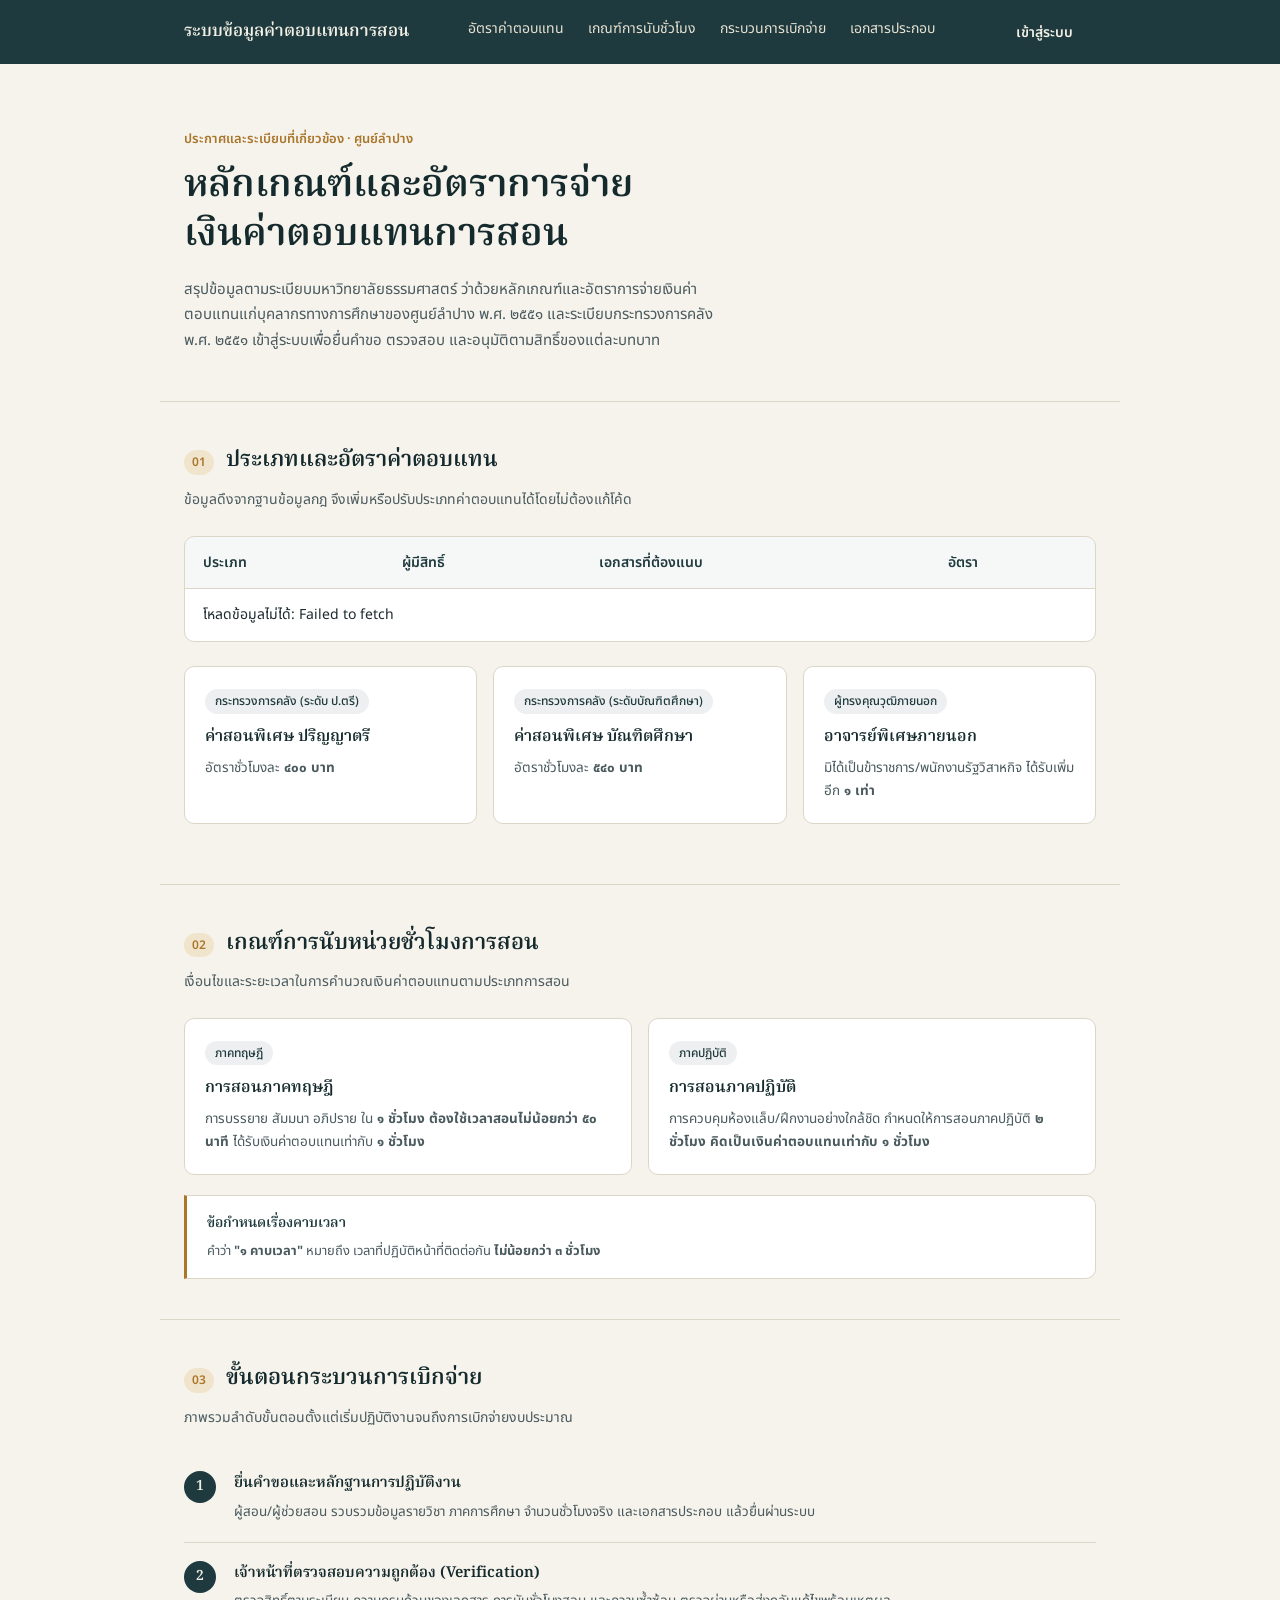
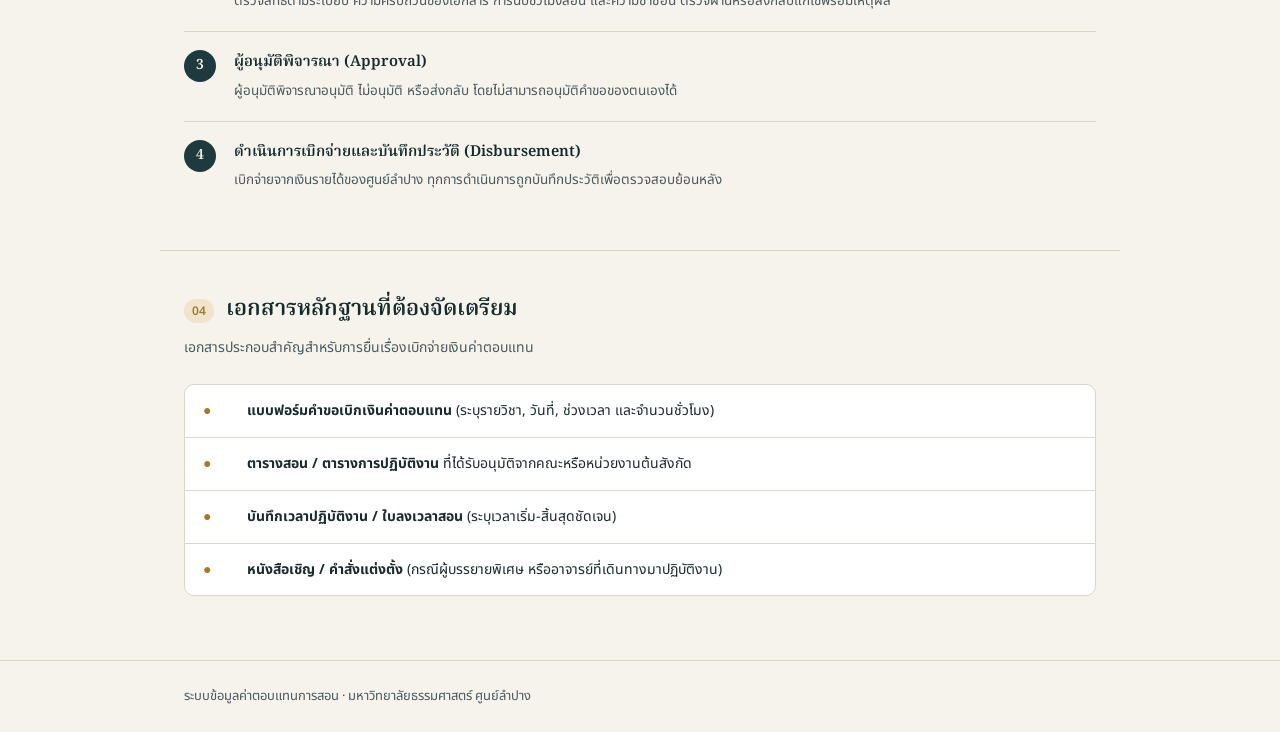
==== Frontend/index.html @ e386d07f "เพิ้่มระบบล็กอินสร้างกลุ่มเเต่ละประเภทในการล็อกอิน" ====
<!DOCTYPE html>
<html lang="th">
<head>
  <meta charset="UTF-8">
  <meta name="viewport" content="width=device-width, initial-scale=1.0">
  <title>ระบบเบิกค่าตอบแทนการสอน</title>
  <link rel="preconnect" href="https://fonts.googleapis.com">
  <link rel="preconnect" href="https://fonts.gstatic.com" crossorigin>
  <link href="https://fonts.googleapis.com/css2?family=Noto+Serif+Thai:wght@500;600&family=Noto+Sans+Thai:wght@400;500;600&display=swap" rel="stylesheet">
  <link rel="stylesheet" href="css/index.css">
  <link rel="icon" href="data:,">
</head>
<body>

<header class="site-header">
  <div class="wrap header-inner">
    <span class="mark">ระบบข้อมูลค่าตอบแทนการสอน</span>
    <nav class="nav">
      <a href="#rates">อัตราค่าตอบแทน</a>
      <a href="#rules">เกณฑ์การนับชั่วโมง</a>
      <a href="#process">กระบวนการเบิกจ่าย</a>
      <a href="#documents">เอกสารประกอบ</a>
      <a href="#claim" data-roles="Teacher TA" hidden>ยื่นคำขอ</a>
      <a href="#claims" data-roles="Teacher TA Officer Approver Admin Administrators" hidden>รายการคำขอ</a>
      <a href="#review" data-roles="Officer Approver" hidden>ตรวจสอบ/อนุมัติ</a>
    </nav>
    <span id="userBox"></span>
  </div>
</header>

<main>

  <section class="hero wrap">
    <p class="eyebrow">ประกาศและระเบียบที่เกี่ยวข้อง &middot; ศูนย์ลำปาง</p>
    <h1>หลักเกณฑ์และอัตราการจ่ายเงินค่าตอบแทนการสอน</h1>
    <p class="hero-lede">
      สรุปข้อมูลตามระเบียบมหาวิทยาลัยธรรมศาสตร์ ว่าด้วยหลักเกณฑ์และอัตราการจ่ายเงินค่าตอบแทนแก่บุคลากรทางการศึกษาของศูนย์ลำปาง พ.ศ. ๒๕๕๑ และระเบียบกระทรวงการคลัง พ.ศ. ๒๕๕๑ เข้าสู่ระบบเพื่อยื่นคำขอ ตรวจสอบ และอนุมัติตามสิทธิ์ของแต่ละบทบาท
    </p>
  </section>

  <section id="rates" class="section wrap">
    <h2><span class="num">01</span>ประเภทและอัตราค่าตอบแทน</h2>
    <p class="section-lede">ข้อมูลดึงจากฐานข้อมูลกฎ จึงเพิ่มหรือปรับประเภทค่าตอบแทนได้โดยไม่ต้องแก้โค้ด</p>
    <div class="table-card">
      <table>
        <thead><tr><th>ประเภท</th><th>ผู้มีสิทธิ์</th><th>เอกสารที่ต้องแนบ</th><th>อัตรา</th></tr></thead>
        <tbody id="typeRows"><tr><td colspan="4">กำลังโหลดข้อมูล...</td></tr></tbody>
      </table>
    </div>
    <div class="type-grid">
      <article class="type-card">
        <span class="type-tag">กระทรวงการคลัง (ระดับ ป.ตรี)</span>
        <h3>ค่าสอนพิเศษ ปริญญาตรี</h3>
        <p>อัตราชั่วโมงละ <strong>๔๐๐ บาท</strong></p>
      </article>
      <article class="type-card">
        <span class="type-tag">กระทรวงการคลัง (ระดับบัณฑิตศึกษา)</span>
        <h3>ค่าสอนพิเศษ บัณฑิตศึกษา</h3>
        <p>อัตราชั่วโมงละ <strong>๕๔๐ บาท</strong></p>
      </article>
      <article class="type-card">
        <span class="type-tag">ผู้ทรงคุณวุฒิภายนอก</span>
        <h3>อาจารย์พิเศษภายนอก</h3>
        <p>มิได้เป็นข้าราชการ/พนักงานรัฐวิสาหกิจ ได้รับเพิ่มอีก <strong>๑ เท่า</strong></p>
      </article>
    </div>
  </section>

  <section id="rules" class="section wrap">
    <h2><span class="num">02</span>เกณฑ์การนับหน่วยชั่วโมงการสอน</h2>
    <p class="section-lede">เงื่อนไขและระยะเวลาในการคำนวณเงินค่าตอบแทนตามประเภทการสอน</p>
    <div class="type-grid">
      <article class="type-card">
        <span class="type-tag">ภาคทฤษฎี</span>
        <h3>การสอนภาคทฤษฎี</h3>
        <p>การบรรยาย สัมมนา อภิปราย ใน <strong>๑ ชั่วโมง ต้องใช้เวลาสอนไม่น้อยกว่า ๕๐ นาที</strong> ได้รับเงินค่าตอบแทนเท่ากับ <strong>๑ ชั่วโมง</strong></p>
      </article>
      <article class="type-card">
        <span class="type-tag">ภาคปฏิบัติ</span>
        <h3>การสอนภาคปฏิบัติ</h3>
        <p>การควบคุมห้องแล็บ/ฝึกงานอย่างใกล้ชิด กำหนดให้การสอนภาคปฏิบัติ <strong>๒ ชั่วโมง คิดเป็นเงินค่าตอบแทนเท่ากับ ๑ ชั่วโมง</strong></p>
      </article>
    </div>
    <div class="note-box">
      <h4>ข้อกำหนดเรื่องคาบเวลา</h4>
      <p>คำว่า <strong>"๑ คาบเวลา"</strong> หมายถึง เวลาที่ปฏิบัติหน้าที่ติดต่อกัน <strong>ไม่น้อยกว่า ๓ ชั่วโมง</strong></p>
    </div>
  </section>

  <section id="process" class="section wrap">
    <h2><span class="num">03</span>ขั้นตอนกระบวนการเบิกจ่าย</h2>
    <p class="section-lede">ภาพรวมลำดับขั้นตอนตั้งแต่เริ่มปฏิบัติงานจนถึงการเบิกจ่ายงบประมาณ</p>
    <ol class="process-list">
      <li>
        <span class="step-index">1</span>
        <div>
          <h3>ยื่นคำขอและหลักฐานการปฏิบัติงาน</h3>
          <p>ผู้สอน/ผู้ช่วยสอน รวบรวมข้อมูลรายวิชา ภาคการศึกษา จำนวนชั่วโมงจริง และเอกสารประกอบ แล้วยื่นผ่านระบบ</p>
        </div>
      </li>
      <li>
        <span class="step-index">2</span>
        <div>
          <h3>เจ้าหน้าที่ตรวจสอบความถูกต้อง (Verification)</h3>
          <p>ตรวจสิทธิ์ตามระเบียบ ความครบถ้วนของเอกสาร การนับชั่วโมงสอน และความซ้ำซ้อน ตรวจผ่านหรือส่งกลับแก้ไขพร้อมเหตุผล</p>
        </div>
      </li>
      <li>
        <span class="step-index">3</span>
        <div>
          <h3>ผู้อนุมัติพิจารณา (Approval)</h3>
          <p>ผู้อนุมัติพิจารณาอนุมัติ ไม่อนุมัติ หรือส่งกลับ โดยไม่สามารถอนุมัติคำขอของตนเองได้</p>
        </div>
      </li>
      <li>
        <span class="step-index">4</span>
        <div>
          <h3>ดำเนินการเบิกจ่ายและบันทึกประวัติ (Disbursement)</h3>
          <p>เบิกจ่ายจากเงินรายได้ของศูนย์ลำปาง ทุกการดำเนินการถูกบันทึกประวัติเพื่อตรวจสอบย้อนหลัง</p>
        </div>
      </li>
    </ol>
  </section>

  <section id="documents" class="section wrap">
    <h2><span class="num">04</span>เอกสารหลักฐานที่ต้องจัดเตรียม</h2>
    <p class="section-lede">เอกสารประกอบสำคัญสำหรับการยื่นเรื่องเบิกจ่ายเงินค่าตอบแทน</p>
    <div class="table-card">
      <table>
        <tbody>
          <tr><td class="bullet">●</td><td><strong>แบบฟอร์มคำขอเบิกเงินค่าตอบแทน</strong> (ระบุรายวิชา, วันที่, ช่วงเวลา และจำนวนชั่วโมง)</td></tr>
          <tr><td class="bullet">●</td><td><strong>ตารางสอน / ตารางการปฏิบัติงาน</strong> ที่ได้รับอนุมัติจากคณะหรือหน่วยงานต้นสังกัด</td></tr>
          <tr><td class="bullet">●</td><td><strong>บันทึกเวลาปฏิบัติงาน / ใบลงเวลาสอน</strong> (ระบุเวลาเริ่ม-สิ้นสุดชัดเจน)</td></tr>
          <tr><td class="bullet">●</td><td><strong>หนังสือเชิญ / คำสั่งแต่งตั้ง</strong> (กรณีผู้บรรยายพิเศษ หรืออาจารย์ที่เดินทางมาปฏิบัติงาน)</td></tr>
        </tbody>
      </table>
    </div>
  </section>

  <section id="claim" class="section wrap" data-roles="Teacher TA" hidden>
    <h2><span class="num">05</span>สร้างคำขอเบิกค่าตอบแทน</h2>
    <p class="section-lede">กรอกข้อมูล แล้วเลือกบันทึกร่างหรือยื่นคำขอ ระบบจะตรวจกฎและคำนวณยอดให้ บทบาทของคุณถูกกำหนดจากบัญชีที่เข้าสู่ระบบ</p>

    <div class="form-card">
      <label>ชื่อผู้ขอเบิก
        <input id="name" type="text" autocomplete="name">
      </label>
      <label>ประเภทค่าตอบแทน
        <select id="typeSelect"><option value="">กำลังโหลด...</option></select>
      </label>
      <label>รายวิชา
        <input id="course" type="text" placeholder="เช่น CS361">
      </label>
      <label>ภาคการศึกษา
        <select id="term">
          <option>1/2569</option>
          <option>2/2569</option>
          <option>ฤดูร้อน/2569</option>
        </select>
      </label>
      <label>วันที่ปฏิบัติงาน
        <input id="date" type="date">
      </label>
      <label>จำนวนชั่วโมง
        <input id="hours" type="number" min="0.5" step="0.5">
      </label>

      <div class="upload-field">
        <div class="upload-head">
          <span class="upload-title">เอกสารประกอบ</span>
          <small class="upload-hint">สูงสุด 5 ไฟล์ ไฟล์ละไม่เกิน 100MB (เอกสาร ภาพ วิดีโอ)</small>
        </div>
        <input id="file" type="file" multiple hidden
          accept=".pdf,.doc,.docx,.xls,.xlsx,.ppt,.pptx,.txt,.csv,.jpg,.jpeg,.png,.gif,.webp,.mp4,.mov,.webm,.avi,.mkv">
        <button type="button" id="addBtn" class="btn-add">+ เพิ่มไฟล์</button>
        <div id="error" class="upload-error"></div>
        <ul id="fileList" class="file-list"></ul>
      </div>

      <p id="estimate" class="estimate"></p>
      <ul id="existingFileList" class="file-list"></ul>
      <div class="actions">
        <button id="btnDraft" class="btn ghost" type="button">บันทึกร่าง</button>
        <button id="btnSubmit" class="btn" type="button">ยื่นคำขอ</button>
        <button id="btnCancel" class="btn ghost" type="button" hidden>ยกเลิกการแก้ไข</button>
      </div>
      <p id="formMsg" class="msg" role="status"></p>
    </div>
  </section>

  <section id="claims" class="section wrap" data-roles="Teacher TA Officer Approver Admin Administrators" hidden>
    <h2><span class="num">06</span>รายการคำขอ</h2>
    <p class="section-lede">ผู้ขอเห็นเฉพาะคำขอของตนเอง เจ้าหน้าที่และผู้อนุมัติเห็นคำขอที่ยื่นแล้วทั้งหมด</p>
    <div class="filters">
      <select id="fTerm" aria-label="กรองตามภาคการศึกษา">
        <option value="">ทุกภาคการศึกษา</option>
        <option>1/2569</option>
        <option>2/2569</option>
        <option>ฤดูร้อน/2569</option>
      </select>
      <select id="fStatus" aria-label="กรองตามสถานะ">
        <option value="">ทุกสถานะ</option>
        <option value="DRAFT">ร่าง</option>
        <option value="SUBMITTED">ยื่นแล้ว</option>
        <option value="VERIFIED">ตรวจแล้ว</option>
        <option value="APPROVED">อนุมัติ</option>
        <option value="REJECTED">ไม่อนุมัติ</option>
        <option value="RETURNED">ส่งกลับแก้ไข</option>
      </select>
    </div>
    <div class="table-card">
      <table>
        <thead>
          <tr>
            <th>รหัส</th><th>ผู้ขอ</th><th>ประเภท</th><th>วิชา</th><th>ภาค</th>
            <th>ชม.</th><th>ยอด</th><th>สถานะ</th><th>ไฟล์แนบ</th><th>จัดการ</th>
          </tr>
        </thead>
        <tbody id="claimRows"><tr><td colspan="10">กำลังโหลดข้อมูล...</td></tr></tbody>
      </table>
    </div>
  </section>

  <section id="review" class="section wrap" data-roles="Officer Approver" hidden>
    <h2><span class="num">07</span>คำขอรอตรวจสอบ/อนุมัติ</h2>
    <p class="section-lede">เจ้าหน้าที่เห็นคำขอที่ยื่นแล้ว ผู้อนุมัติเห็นคำขอที่ตรวจผ่านแล้ว การส่งกลับหรือไม่อนุมัติต้องระบุเหตุผล</p>
    <div class="table-card">
      <table>
        <thead>
          <tr><th>รหัส</th><th>ผู้ขอ</th><th>ประเภท</th><th>วิชา</th><th>ชม.</th><th>ยอด</th><th>ดำเนินการ</th></tr>
        </thead>
        <tbody id="reviewRows"><tr><td colspan="7">กำลังโหลดข้อมูล...</td></tr></tbody>
      </table>
    </div>
  </section>

</main>

<dialog id="histDlg">
  <h3>ประวัติการดำเนินการ</h3>
  <ul id="histBody"></ul>
  <button class="btn small" type="button" onclick="document.getElementById('histDlg').close()">ปิด</button>
</dialog>

<footer class="site-footer">
  <div class="wrap">
    <span>ระบบข้อมูลค่าตอบแทนการสอน &middot; มหาวิทยาลัยธรรมศาสตร์ ศูนย์ลำปาง</span>
  </div>
</footer>

<script src="js/auth.js"></script>
<script src="js/app.js"></script>
<script src="js/review.js"></script>
</body>
</html>
---- Frontend/css/index.css ----
/* ===== ตัวแปรสี/ฟอนต์ ===== */
:root {
  --ink: #1c2a2e;
  --ink-soft: #4a5a5e;
  --paper: #f6f3ec;
  --paper-raised: #ffffff;
  --line: #dcd6c8;
  --navy: #1f3a3e;
  --navy-deep: #152a2d;
  --brass: #a9762c;
  --brass-soft: #f1e4cc;
  --ok: #2e6b3f;
  --err: #a8322d;
  --radius: 10px;
  --serif: 'Noto Serif Thai', serif;
  --sans: 'Noto Sans Thai', sans-serif;
}

/* ===== พื้นฐาน ===== */
* {
  box-sizing: border-box;
}

html {
  scroll-behavior: smooth;
  scroll-padding-top: 80px; /* กันหัวข้อโดน header ที่ติดบนบังตอนกดเมนู */
}

body {
  margin: 0;
  background: var(--paper);
  color: var(--ink);
  font-family: var(--sans);
  line-height: 1.7;
  -webkit-font-smoothing: antialiased;
}

h1, h2, h3, h4 {
  margin: 0;
  font-family: var(--serif);
  font-weight: 600;
  color: var(--navy-deep);
}

.wrap {
  max-width: 960px;
  margin: 0 auto;
  padding: 0 24px;
}

/* ===== Header ===== */
.site-header {
  position: sticky;
  top: 0;
  z-index: 10;
  background: var(--navy);
  color: #f1efe4;
}

.header-inner {
  display: flex;
  align-items: center;
  justify-content: space-between;
  height: 64px;
}

.mark {
  font-family: var(--serif);
  font-weight: 600;
  font-size: 17px;
}

.nav {
  display: flex;
  gap: 24px;
  font-size: 14px;
}

.nav a {
  color: #e7e2d2;
  text-decoration: none;
  padding-bottom: 4px;
  border-bottom: 2px solid transparent;
  transition: color 0.15s ease, border-color 0.15s ease;
}

.nav a:hover {
  color: #ffffff;
  border-bottom-color: var(--brass);
}

/* ===== Hero ===== */
.hero {
  padding: 64px 24px 48px;
}

.eyebrow {
  margin: 0 0 12px;
  font-size: 13px;
  font-weight: 600;
  color: var(--brass);
}

.hero h1 {
  max-width: 22ch;
  font-size: clamp(28px, 4.5vw, 38px);
  line-height: 1.3;
}

.hero-lede {
  max-width: 60ch;
  margin: 16px 0 0;
  font-size: 15px;
  color: var(--ink-soft);
}

/* ===== Section ===== */
.section {
  padding: 40px 24px;
  border-top: 1px solid var(--line);
}

.section h2 {
  display: flex;
  align-items: baseline;
  gap: 12px;
  margin-bottom: 8px;
  font-size: 22px;
}

.section-lede {
  margin: 0 0 24px;
  font-size: 14px;
  color: var(--ink-soft);
}

.num {
  padding: 2px 8px;
  border-radius: 999px;
  background: var(--brass-soft);
  font-family: var(--sans);
  font-size: 12px;
  font-weight: 600;
  color: var(--brass);
}

/* ===== ตาราง ===== */
.table-card {
  margin-bottom: 24px;
  overflow-x: auto;
  background: var(--paper-raised);
  border: 1px solid var(--line);
  border-radius: var(--radius);
}

table {
  width: 100%;
  border-collapse: collapse;
  text-align: left;
  font-size: 14px;
}

th, td {
  padding: 14px 18px;
  border-bottom: 1px solid var(--line);
  vertical-align: top;
}

th {
  background: rgba(31, 58, 62, 0.04);
  color: var(--navy);
  font-weight: 600;
}

tr:last-child td {
  border-bottom: none;
}

.bullet {
  width: 40px;
  text-align: center;
  color: var(--brass);
}

.rate {
  font-weight: 600;
  color: var(--brass);
  white-space: nowrap;
}

/* ===== การ์ด ===== */
.type-grid {
  display: grid;
  grid-template-columns: repeat(auto-fit, minmax(260px, 1fr));
  gap: 16px;
  margin-bottom: 20px;
}

.type-card {
  padding: 20px;
  background: var(--paper-raised);
  border: 1px solid var(--line);
  border-radius: var(--radius);
}

.type-tag {
  display: inline-block;
  margin-bottom: 10px;
  padding: 2px 10px;
  border-radius: 999px;
  background: rgba(31, 58, 62, 0.08);
  font-size: 12px;
  font-weight: 500;
  color: var(--navy);
}

.type-card h3 {
  margin-bottom: 6px;
  font-size: 16px;
}

.type-card p {
  margin: 0;
  font-size: 13.5px;
  color: var(--ink-soft);
}

/* ===== ขั้นตอน ===== */
.process-list {
  margin: 0;
  padding: 0;
  list-style: none;
}

.process-list li {
  display: flex;
  gap: 18px;
  padding: 18px 0;
  border-bottom: 1px solid var(--line);
}

.process-list li:last-child {
  border-bottom: none;
}

.step-index {
  flex: none;
  display: flex;
  align-items: center;
  justify-content: center;
  width: 32px;
  height: 32px;
  border-radius: 50%;
  background: var(--navy);
  font-family: var(--serif);
  font-size: 14px;
  font-weight: 600;
  color: #f1efe4;
}

.process-list h3 {
  margin-bottom: 4px;
  font-size: 15px;
}

.process-list p {
  margin: 0;
  font-size: 13.5px;
  color: var(--ink-soft);
}

/* ===== กล่องหมายเหตุ ===== */
.note-box {
  margin-top: 16px;
  padding: 16px 20px;
  background: var(--paper-raised);
  border: 1px solid var(--line);
  border-left: 3px solid var(--brass);
  border-radius: 0 var(--radius) var(--radius) 0;
}

.note-box h4 {
  margin-bottom: 4px;
  font-size: 14px;
  color: var(--navy);
}

.note-box p {
  margin: 0;
  font-size: 13px;
  color: var(--ink-soft);
}

/* ===== V2: ฟอร์มยื่นคำขอ ===== */
.form-card {
  display: grid;
  grid-template-columns: repeat(auto-fit, minmax(240px, 1fr));
  gap: 16px;
  padding: 24px;
  background: var(--paper-raised);
  border: 1px solid var(--line);
  border-radius: var(--radius);
}

.form-card label {
  display: grid;
  gap: 6px;
  font-size: 13.5px;
  font-weight: 500;
  color: var(--ink-soft);
}

.form-card input,
.form-card select,
.filters select {
  width: 100%;
  padding: 9px 12px;
  background: #ffffff;
  border: 1px solid var(--line);
  border-radius: 8px;
  font-family: inherit;
  font-size: 14px;
  color: var(--ink);
}

.form-card input[type="file"] {
  padding: 7px 12px;
  cursor: pointer;
}

.form-card input:focus,
.form-card select:focus,
.filters select:focus,
.btn:focus-visible {
  outline: 2px solid var(--brass);
  outline-offset: 1px;
}

.estimate {
  grid-column: 1 / -1;
  min-height: 1.7em;
  margin: 0;
  font-weight: 600;
  color: var(--brass);
}

.actions {
  grid-column: 1 / -1;
  display: flex;
  flex-wrap: wrap;
  gap: 12px;
}

.btn {
  padding: 10px 22px;
  background: var(--navy);
  border: 1px solid var(--navy);
  border-radius: 8px;
  font-family: inherit;
  font-size: 14px;
  font-weight: 600;
  color: #f1efe4;
  cursor: pointer;
  transition: background 0.15s ease;
}

.btn:hover {
  background: var(--navy-deep);
}

.btn.ghost {
  background: transparent;
  color: var(--navy);
}

.btn.ghost:hover {
  background: rgba(31, 58, 62, 0.06);
}

.msg {
  grid-column: 1 / -1;
  margin: 0;
  font-size: 14px;
}

.msg.ok {
  color: var(--ok);
}

.msg.err {
  color: var(--err);
}

/* ===== V2: ตัวกรอง + สถานะ ===== */
.filters {
  display: flex;
  flex-wrap: wrap;
  gap: 12px;
  margin-bottom: 16px;
}

.filters select {
  width: auto;
  min-width: 180px;
}

.status {
  display: inline-block;
  padding: 2px 10px;
  border-radius: 999px;
  background: rgba(31, 58, 62, 0.08);
  font-size: 12px;
  font-weight: 500;
  color: var(--navy);
  white-space: nowrap;
}

.status.SUBMITTED {
  background: var(--brass-soft);
  color: var(--brass);
}

/* ===== Footer ===== */
.site-footer {
  padding: 24px;
  border-top: 1px solid var(--line);
  font-size: 13px;
  color: var(--ink-soft);
}

/* ===== มือถือ ===== */
@media (max-width: 600px) {
  .nav {
    display: none;
  }

  .hero {
    padding: 48px 24px 32px;
  }

  .section {
    padding: 32px 24px;
  }

  .form-card {
    padding: 18px;
  }
}
/*Upload*/
.upload-field {
  grid-column: 1 / -1;          /* กินเต็มแถว ไม่ไปแย่งช่องกับ field อื่น */
  display: flex;
  flex-direction: column;
  gap: 8px;
}

.upload-head {
  display: flex;
  flex-wrap: wrap;
  align-items: baseline;
  gap: 4px 12px;
}
.upload-title { font-weight: 600; }
.upload-hint  { color: #5f6368; }

.btn-add {
  width: 100%;
  padding: 14px;
  border: 2px dashed #bdc1c6;
  border-radius: 8px;
  background: #fafafa;
  font-weight: 600;
  cursor: pointer;
}
.btn-add:hover { background: #f1f3f4; }

.upload-error { color: #d93025; }
.upload-error:empty { display: none; }  /* ไม่เว้นที่ว่างตอนไม่มี error */

.file-list {
  list-style: none;
  margin: 0;
  padding: 0;
  display: flex;
  flex-direction: column;
  gap: 6px;
}
.file-list:empty { display: none; }

.form-card .actions,
.form-card .estimate,
.form-card .msg { grid-column: 1 / -1; }
.file-item {
  display: flex;
  justify-content: space-between;
  align-items: center;
  padding: 8px 12px;
  border: 1px solid #dadce0;
  border-radius: 8px;
  background: #fff;
}
.file-size { color: #5f6368; }

.btn-remove {
  width: 28px;
  height: 28px;
  display: grid;
  place-items: center;
  border: none;
  border-radius: 50%;
  background: transparent;
  color: #5f6368;
  font-size: 16px;
  line-height: 1;
  cursor: pointer;
  transition: background-color .15s, color .15s, transform .1s;
}


.btn-remove:hover {
  background: #fce8e6;
  color: #d93025;
}


.btn-remove:active {
  background: #f6c7c3;
  color: #a50e0e;
  transform: scale(0.9);
}

/* กด Tab มาโฟกัส (สำหรับคนใช้คีย์บอร์ด) */
.btn-remove:focus-visible {
  outline: 2px solid #d93025;
  outline-offset: 2px;
}
/* ===== ไอคอนไฟล์ ===== */
.file-icon {
      width: 16px;
      height: 16px;
      vertical-align: middle;
      margin-right: 4px;
      object-fit: contain;
    }
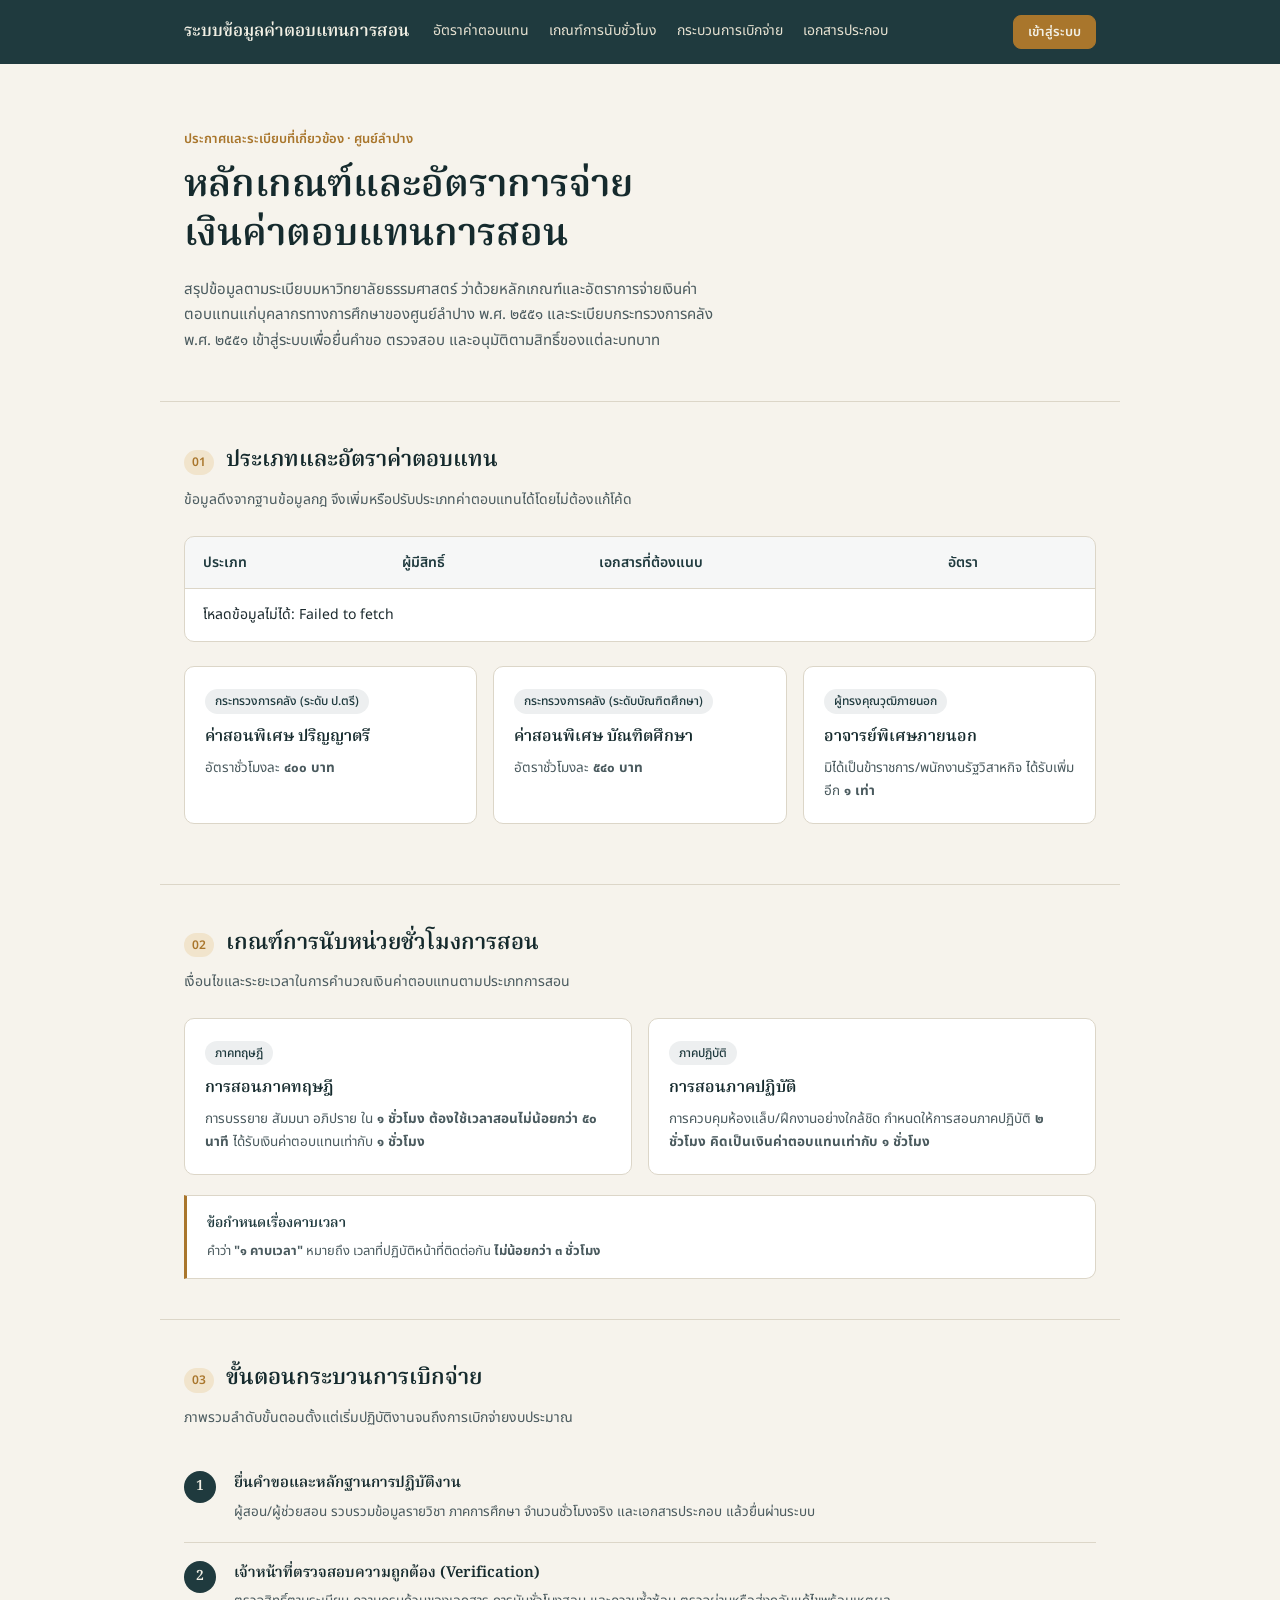
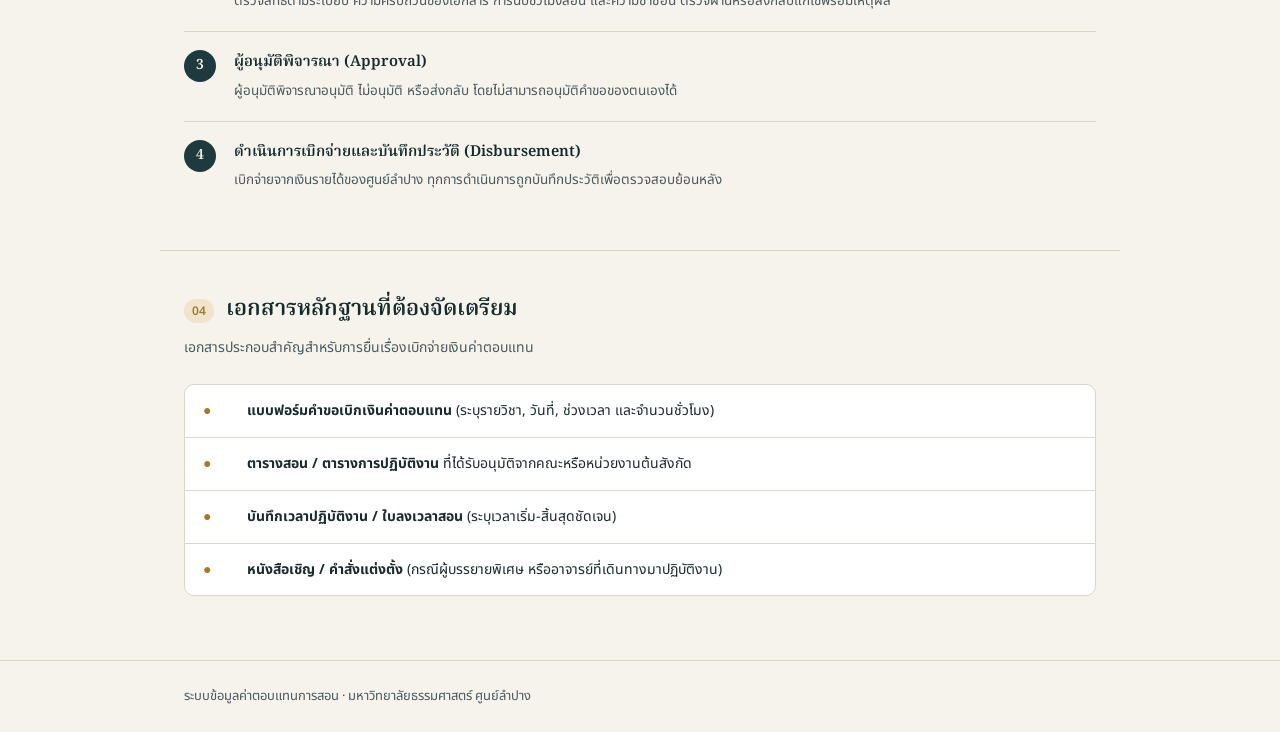
==== commit 3496bdb6: "fix layout2" ====
--- a/Frontend/index.html
+++ b/Frontend/index.html
@@ -28,6 +28,7 @@
   </div>
 </header>
 
+
 <main>
 
   <section class="hero wrap">
@@ -44,7 +45,7 @@
     <div class="table-card">
       <table>
         <thead><tr><th>ประเภท</th><th>ผู้มีสิทธิ์</th><th>เอกสารที่ต้องแนบ</th><th>อัตรา</th></tr></thead>
-        <tbody id="typeRows"><tr><td colspan="4">กำลังโหลดข้อมูล...</td></tr></tbody>
+        <tbody id="typeRows"><tr><td colspan="4">กำลังโหลดข้อมูล..</td></tr></tbody>
       </table>
     </div>
     <div class="type-grid">
--- a/Frontend/css/index.css
+++ b/Frontend/css/index.css
@@ -60,26 +60,39 @@
 .header-inner {
   display: flex;
   align-items: center;
-  justify-content: space-between;
-  height: 64px;
+  gap: 24px;
+  min-height: 64px;
+  padding-top: 8px;
+  padding-bottom: 8px;
 }
 
 .mark {
+  flex: none;
+  white-space: nowrap;
   font-family: var(--serif);
   font-weight: 600;
   font-size: 17px;
 }
 
 .nav {
-  display: flex;
-  gap: 24px;
-  font-size: 14px;
+  flex: 1;
+  min-width: 0;
+  display: flex;
+  gap: 20px;
+  font-size: 14px;
+  overflow-x: auto;
+  scrollbar-width: none;
+}
+
+.nav::-webkit-scrollbar {
+  display: none;
 }
 
 .nav a {
+  white-space: nowrap;
   color: #e7e2d2;
   text-decoration: none;
-  padding-bottom: 4px;
+  padding: 4px 0;
   border-bottom: 2px solid transparent;
   transition: color 0.15s ease, border-color 0.15s ease;
 }
@@ -87,6 +100,41 @@
 .nav a:hover {
   color: #ffffff;
   border-bottom-color: var(--brass);
+}
+
+/* ===== กล่องผู้ใช้ ===== */
+#userBox {
+  flex: none;
+  display: flex;
+  align-items: center;
+  gap: 12px;
+}
+
+.user-chip {
+  display: flex;
+  flex-direction: column;
+  align-items: flex-end;
+  line-height: 1.3;
+  max-width: 220px;
+}
+
+.user-email {
+  max-width: 100%;
+  overflow: hidden;
+  text-overflow: ellipsis;
+  white-space: nowrap;
+  font-size: 13px;
+  color: #ffffff;
+}
+
+.user-role {
+  margin-top: 2px;
+  padding: 0 8px;
+  border-radius: 999px;
+  background: var(--brass-soft);
+  font-size: 11px;
+  font-weight: 600;
+  color: var(--brass);
 }
 
 /* ===== Hero ===== */
@@ -377,6 +425,28 @@
   background: rgba(31, 58, 62, 0.06);
 }
 
+/* ปุ่มขนาดเล็ก (เดิมไม่มี) */
+.btn.small {
+  padding: 6px 14px;
+  font-size: 13px;
+  white-space: nowrap;
+}
+
+/* ปุ่มใน header (พื้นหลังเข้ม) */
+.site-header .btn.ghost {
+  color: #f1efe4;
+  border-color: rgba(241, 239, 228, 0.5);
+}
+
+.site-header .btn.ghost:hover {
+  background: rgba(255, 255, 255, 0.1);
+}
+
+.site-header .btn:not(.ghost) {
+  background: var(--brass);
+  border-color: var(--brass);
+}
+
 .msg {
   grid-column: 1 / -1;
   margin: 0;
@@ -428,24 +498,6 @@
   color: var(--ink-soft);
 }
 
-/* ===== มือถือ ===== */
-@media (max-width: 600px) {
-  .nav {
-    display: none;
-  }
-
-  .hero {
-    padding: 48px 24px 32px;
-  }
-
-  .section {
-    padding: 32px 24px;
-  }
-
-  .form-card {
-    padding: 18px;
-  }
-}
 /*Upload*/
 .upload-field {
   grid-column: 1 / -1;          /* กินเต็มแถว ไม่ไปแย่งช่องกับ field อื่น */
@@ -516,12 +568,10 @@
   transition: background-color .15s, color .15s, transform .1s;
 }
 
-
 .btn-remove:hover {
   background: #fce8e6;
   color: #d93025;
 }
-
 
 .btn-remove:active {
   background: #f6c7c3;
@@ -534,11 +584,57 @@
   outline: 2px solid #d93025;
   outline-offset: 2px;
 }
+
 /* ===== ไอคอนไฟล์ ===== */
 .file-icon {
-      width: 16px;
-      height: 16px;
-      vertical-align: middle;
-      margin-right: 4px;
-      object-fit: contain;
-    }+  width: 16px;
+  height: 16px;
+  vertical-align: middle;
+  margin-right: 4px;
+  object-fit: contain;
+}
+
+/* ===== Responsive (ต้องอยู่ท้ายไฟล์ เพื่อทับกฎด้านบน) ===== */
+
+/* จอแคบ/กลาง: เมนูลงมาเป็นแถวที่ 2 เลื่อนซ้าย-ขวาได้ */
+@media (max-width: 1100px) {
+  .header-inner {
+    flex-wrap: wrap;
+    row-gap: 4px;
+  }
+
+  .mark {
+    order: 1;
+    flex: 1;
+  }
+
+  #userBox {
+    order: 2;
+  }
+
+  .nav {
+    order: 3;
+    flex: 0 0 100%;
+    padding-bottom: 6px;
+    gap: 18px;
+  }
+}
+
+/* มือถือ */
+@media (max-width: 600px) {
+  .user-chip {
+    display: none; /* มือถือเหลือแค่ปุ่มออกจากระบบ */
+  }
+
+  .hero {
+    padding: 48px 24px 32px;
+  }
+
+  .section {
+    padding: 32px 24px;
+  }
+
+  .form-card {
+    padding: 18px;
+  }
+}
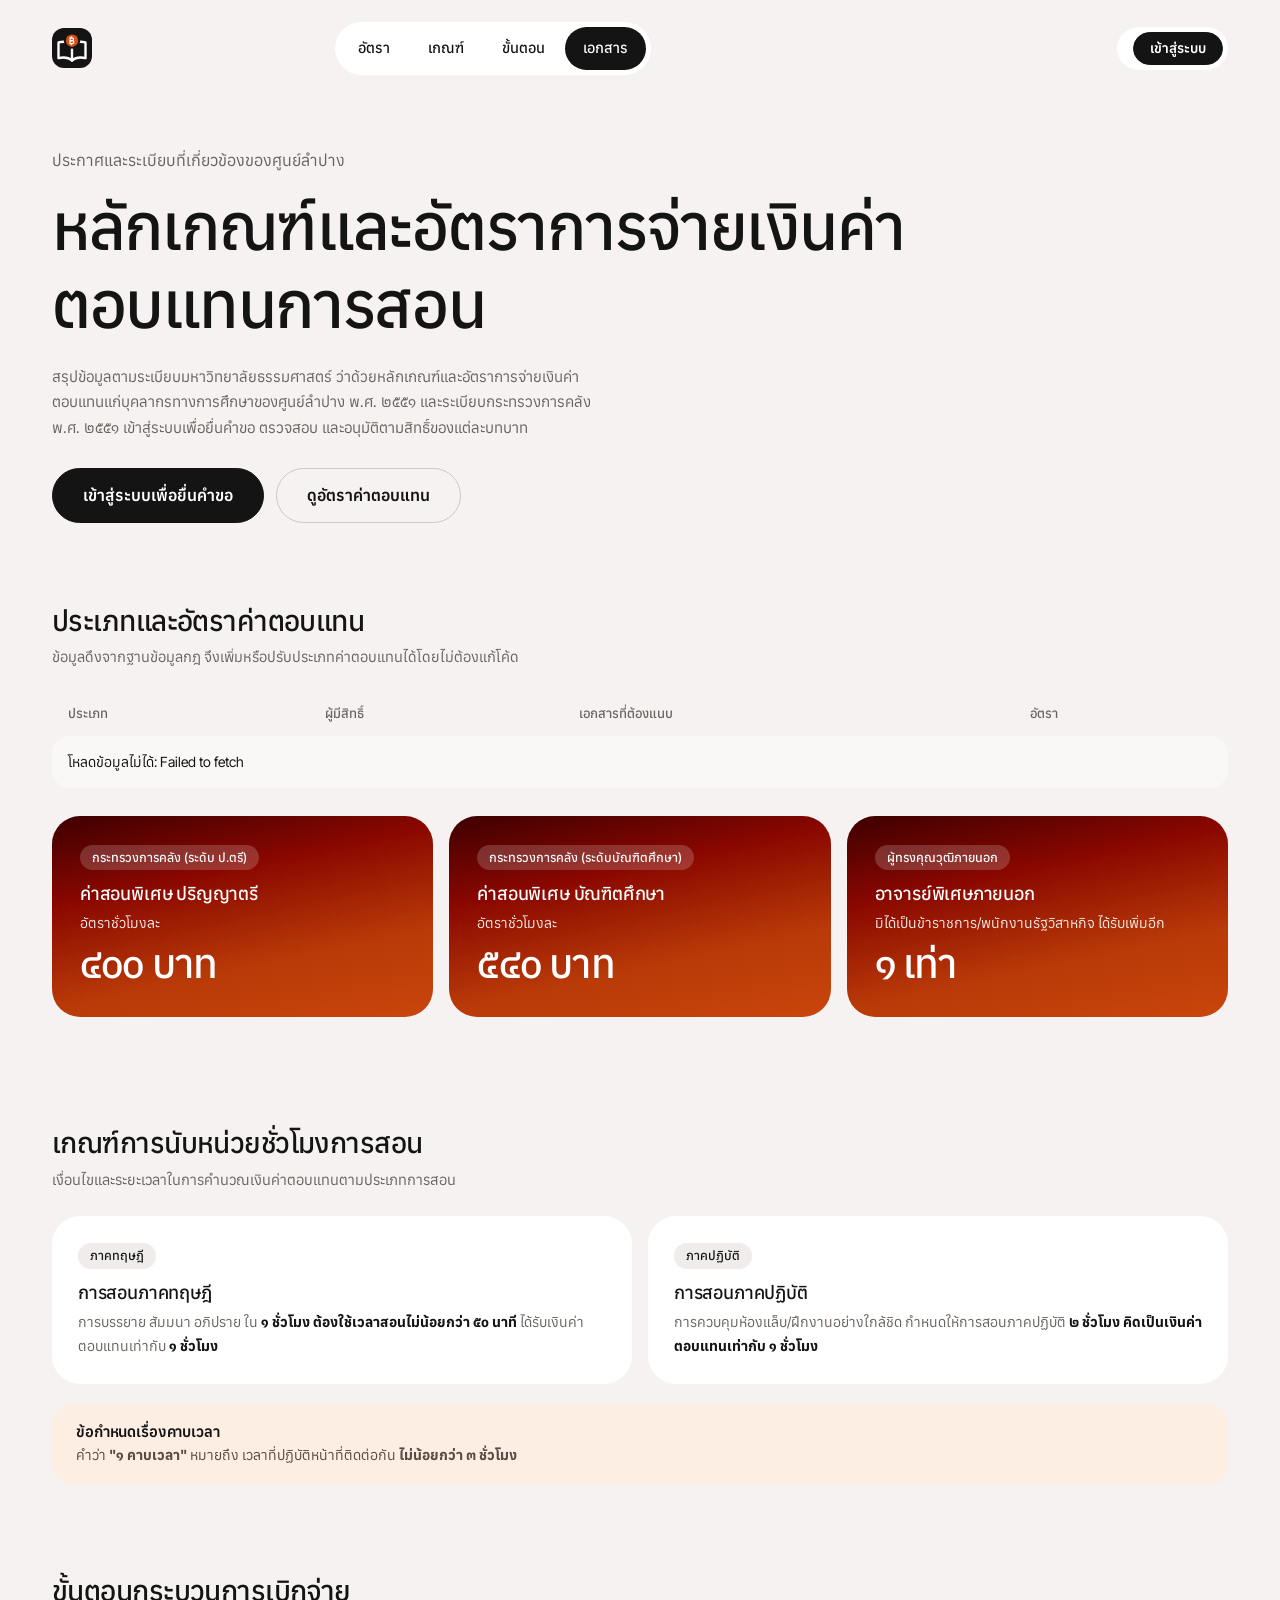
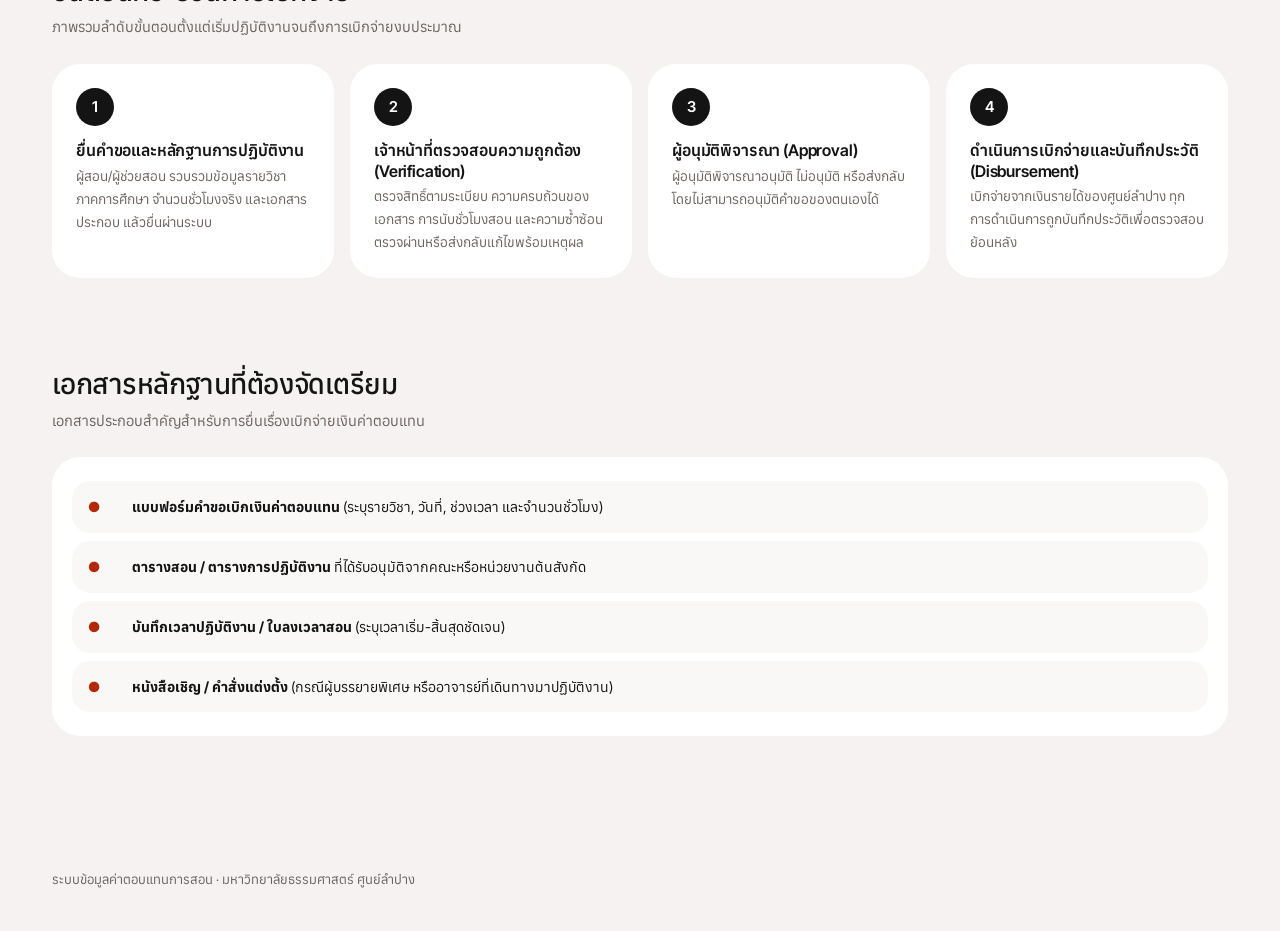
==== commit 9e9c1e0e: "feat: ปรับปรุง UI หน้าเว็บเป็นแบบแดชบอร์ด (ui-v4) พร้อมเพิ่มการ์ดสรุปและกราฟสถิติ" ====
--- a/Frontend/index.html
+++ b/Frontend/index.html
@@ -6,146 +6,124 @@
   <title>ระบบเบิกค่าตอบแทนการสอน</title>
   <link rel="preconnect" href="https://fonts.googleapis.com">
   <link rel="preconnect" href="https://fonts.gstatic.com" crossorigin>
-  <link href="https://fonts.googleapis.com/css2?family=Noto+Serif+Thai:wght@500;600&family=Noto+Sans+Thai:wght@400;500;600&display=swap" rel="stylesheet">
+  <link href="https://fonts.googleapis.com/css2?family=Anuphan:wght@400;500;600;700&family=Inter+Tight:wght@400;500;600;700&display=swap" rel="stylesheet">
   <link rel="stylesheet" href="css/index.css">
-  <link rel="icon" href="data:,">
+  <link rel="icon" href="favicon.svg" type="image/svg+xml">
+  <link rel="icon" href="favicon-32.png" sizes="32x32" type="image/png">
+  <link rel="apple-touch-icon" href="apple-touch-icon.png">
 </head>
-<body>
+<body id="top">
+<a class="skip" href="#main">ข้ามไปยังเนื้อหา</a>
 
 <header class="site-header">
   <div class="wrap header-inner">
-    <span class="mark">ระบบข้อมูลค่าตอบแทนการสอน</span>
-    <nav class="nav">
-      <a href="#rates">อัตราค่าตอบแทน</a>
-      <a href="#rules">เกณฑ์การนับชั่วโมง</a>
-      <a href="#process">กระบวนการเบิกจ่าย</a>
-      <a href="#documents">เอกสารประกอบ</a>
+    <a class="brand" href="#top" aria-label="ระบบข้อมูลค่าตอบแทนการสอน">
+      <svg class="brand-mark" viewBox="0 0 40 40" aria-hidden="true"><rect width="40" height="40" rx="12" fill="#141414"/><g transform="translate(2 2) scale(0.5625)"><defs><mask id="brandCut" maskUnits="userSpaceOnUse" x="0" y="0" width="64" height="64"><rect x="0" y="0" width="64" height="64" fill="#fff"/><circle cx="32" cy="19" r="14.5" fill="#000"/></mask></defs><g fill="none" stroke="#ffffff" stroke-width="4.2" stroke-linecap="round" stroke-linejoin="round" mask="url(#brandCut)"><path d="M32 26 C26 21 16 20 8 22 V50 C16 48 26 49 32 54"/><path d="M32 26 C38 21 48 20 56 22 V50 C48 48 38 49 32 54"/><path d="M32 26 V54"/></g><circle cx="32" cy="19" r="11" fill="#D4501A"/><g transform="translate(31.45 19.39) scale(0.78)" fill="none" stroke="#ffffff" stroke-width="2.69" stroke-linecap="round" stroke-linejoin="round"><path d="M-3.5 -7 H0.8 A3.25 3.25 0 0 1 0.8 -0.5 H-3.5"/><path d="M-3.5 -0.5 H1.6 A3.25 3.25 0 0 1 1.6 6 H-3.5"/><path d="M-3.5 -7 V6"/><path d="M-0.5 -9.5 V-7"/><path d="M-0.5 6 V8.5"/></g></g></svg>
+      <span class="brand-text"><strong>ค่าตอบแทนการสอน</strong><small>ธรรมศาสตร์ ศูนย์ลำปาง</small></span>
+    </a>
+    <nav class="pill-nav" aria-label="เมนูหลัก">
+      <a href="#dashboard" data-roles="Teacher TA Officer Approver Admin Administrators" hidden>ภาพรวม</a>
+      <a href="#review" data-roles="Officer Approver" hidden>ตรวจสอบ/อนุมัติ</a>
       <a href="#claim" data-roles="Teacher TA" hidden>ยื่นคำขอ</a>
       <a href="#claims" data-roles="Teacher TA Officer Approver Admin Administrators" hidden>รายการคำขอ</a>
-      <a href="#review" data-roles="Officer Approver" hidden>ตรวจสอบ/อนุมัติ</a>
+      <a href="#bank" data-roles="Teacher TA" hidden>บัญชีรับเงิน</a>
+      <span class="nav-sep" aria-hidden="true"></span>
+      <a href="#rates">อัตรา</a>
+      <a href="#rules">เกณฑ์</a>
+      <a href="#process">ขั้นตอน</a>
+      <a href="#documents">เอกสาร</a>
     </nav>
-    <span id="userBox"></span>
+    <div id="userBox"></div>
   </div>
 </header>
 
-
-<main>
-
-  <section class="hero wrap">
-    <p class="eyebrow">ประกาศและระเบียบที่เกี่ยวข้อง &middot; ศูนย์ลำปาง</p>
+<main id="main">
+
+  <section class="hero wrap" id="intro">
+    <p class="eyebrow">ประกาศและระเบียบที่เกี่ยวข้องของศูนย์ลำปาง</p>
     <h1>หลักเกณฑ์และอัตราการจ่ายเงินค่าตอบแทนการสอน</h1>
     <p class="hero-lede">
       สรุปข้อมูลตามระเบียบมหาวิทยาลัยธรรมศาสตร์ ว่าด้วยหลักเกณฑ์และอัตราการจ่ายเงินค่าตอบแทนแก่บุคลากรทางการศึกษาของศูนย์ลำปาง พ.ศ. ๒๕๕๑ และระเบียบกระทรวงการคลัง พ.ศ. ๒๕๕๑ เข้าสู่ระบบเพื่อยื่นคำขอ ตรวจสอบ และอนุมัติตามสิทธิ์ของแต่ละบทบาท
     </p>
-  </section>
-
-  <section id="rates" class="section wrap">
-    <h2><span class="num">01</span>ประเภทและอัตราค่าตอบแทน</h2>
-    <p class="section-lede">ข้อมูลดึงจากฐานข้อมูลกฎ จึงเพิ่มหรือปรับประเภทค่าตอบแทนได้โดยไม่ต้องแก้โค้ด</p>
+    <div class="hero-actions">
+      <button class="btn-pill big" type="button" onclick="login()">เข้าสู่ระบบเพื่อยื่นคำขอ</button>
+      <a class="btn-pill big light" href="#rates">ดูอัตราค่าตอบแทน</a>
+    </div>
+  </section>
+
+  <section id="dashboard" class="dash wrap" data-roles="Teacher TA Officer Approver Admin Administrators" hidden>
+    <div class="dash-head">
+      <div>
+        <p class="eyebrow">ติดตามคำขอเบิกค่าตอบแทนของคุณได้ในที่เดียว</p>
+        <h1 class="greet">ยินดีต้อนรับ, <span id="dashName">ผู้ใช้</span>!</h1>
+      </div>
+      <div class="dash-cta">
+        <a class="btn-pill big" href="#claim" data-roles="Teacher TA" hidden>ยื่นคำขอใหม่</a>
+        <a class="btn-pill big" href="#review" data-roles="Officer Approver" hidden>ไปที่คิวตรวจสอบ</a>
+        <a class="btn-pill big" href="#claims" data-roles="Admin Administrators" hidden>ดูรายการคำขอ</a>
+      </div>
+    </div>
+
+    <div class="dash-grid">
+      <article class="card ember overview" aria-labelledby="ovTitle">
+        <div class="card-head">
+          <h2 id="ovTitle">ภาพรวมคำขอ</h2>
+          <label class="pill-select"><span class="sr-only">เลือกปี (พ.ศ.)</span><select id="chartYear"></select></label>
+        </div>
+        <p class="kpi-label">ยอดรวมคำขอที่ยื่นแล้ว</p>
+        <p class="kpi">฿<span id="kpiInt">0</span><span class="dec" id="kpiDec">.00</span></p>
+        <p class="chip" id="kpiCount">0 คำขอที่ยื่นแล้ว</p>
+        <div class="chart" role="group" aria-label="ยอดคำขอรายเดือน">
+          <div class="plot" id="chartPlot"></div>
+          <div class="months" id="chartMonths" aria-hidden="true"></div>
+          <p class="chart-empty" id="chartEmpty"></p>
+        </div>
+        <p class="card-note">คำนวณจากรายการที่แสดงในตาราง &quot;รายการคำขอ&quot; ตามตัวกรองที่เลือก</p>
+      </article>
+
+      <article class="card ember" aria-labelledby="stTitle">
+        <div class="card-head">
+          <h2 id="stTitle">สถานะคำขอ</h2>
+        </div>
+        <p class="kpi-label">กำลังดำเนินการ</p>
+        <p class="kpi"><span id="pendingCount">0</span><span class="dec"> คำขอ</span></p>
+        <ul class="status-list" id="statusList"></ul>
+        <div class="bank-card" data-roles="Teacher TA" hidden>
+          <small>บัญชีรับเงิน <span id="dashBankCode">กำลังโหลด...</span></small>
+          <p class="mask" id="dashBankMask">—</p>
+          <small id="dashBankName"></small>
+        </div>
+        <div class="card-actions">
+          <a class="btn-pill white" href="#claim" data-roles="Teacher TA" hidden>ยื่นคำขอ</a>
+          <a class="btn-pill white" href="#bank" data-roles="Teacher TA" hidden>บัญชีรับเงิน</a>
+          <a class="btn-pill white" href="#review" data-roles="Officer Approver" hidden>ตรวจสอบ/อนุมัติ</a>
+        </div>
+      </article>
+    </div>
+
+    <h2 class="sub-title">แยกตามประเภทค่าตอบแทน</h2>
+    <div class="type-row" id="typeCards"></div>
+  </section>
+
+  <section id="review" class="section workspace" data-roles="Officer Approver" hidden>
+    <h2>คำขอรอตรวจสอบ/อนุมัติ</h2>
+    <p class="section-lede">เจ้าหน้าที่เห็นคำขอที่ยื่นแล้ว ผู้อนุมัติเห็นคำขอที่ตรวจผ่านแล้ว การส่งกลับหรือไม่อนุมัติต้องระบุเหตุผล</p>
     <div class="table-card">
       <table>
-        <thead><tr><th>ประเภท</th><th>ผู้มีสิทธิ์</th><th>เอกสารที่ต้องแนบ</th><th>อัตรา</th></tr></thead>
-        <tbody id="typeRows"><tr><td colspan="4">กำลังโหลดข้อมูล..</td></tr></tbody>
+        <thead>
+          <tr><th>รหัส</th><th>ผู้ขอ</th><th>ประเภท</th><th>วิชา</th><th>ชม.</th><th>ยอด</th><th>ดำเนินการ</th></tr>
+        </thead>
+        <tbody id="reviewRows"><tr><td colspan="7">กำลังโหลดข้อมูล...</td></tr></tbody>
       </table>
     </div>
-    <div class="type-grid">
-      <article class="type-card">
-        <span class="type-tag">กระทรวงการคลัง (ระดับ ป.ตรี)</span>
-        <h3>ค่าสอนพิเศษ ปริญญาตรี</h3>
-        <p>อัตราชั่วโมงละ <strong>๔๐๐ บาท</strong></p>
-      </article>
-      <article class="type-card">
-        <span class="type-tag">กระทรวงการคลัง (ระดับบัณฑิตศึกษา)</span>
-        <h3>ค่าสอนพิเศษ บัณฑิตศึกษา</h3>
-        <p>อัตราชั่วโมงละ <strong>๕๔๐ บาท</strong></p>
-      </article>
-      <article class="type-card">
-        <span class="type-tag">ผู้ทรงคุณวุฒิภายนอก</span>
-        <h3>อาจารย์พิเศษภายนอก</h3>
-        <p>มิได้เป็นข้าราชการ/พนักงานรัฐวิสาหกิจ ได้รับเพิ่มอีก <strong>๑ เท่า</strong></p>
-      </article>
-    </div>
-  </section>
-
-  <section id="rules" class="section wrap">
-    <h2><span class="num">02</span>เกณฑ์การนับหน่วยชั่วโมงการสอน</h2>
-    <p class="section-lede">เงื่อนไขและระยะเวลาในการคำนวณเงินค่าตอบแทนตามประเภทการสอน</p>
-    <div class="type-grid">
-      <article class="type-card">
-        <span class="type-tag">ภาคทฤษฎี</span>
-        <h3>การสอนภาคทฤษฎี</h3>
-        <p>การบรรยาย สัมมนา อภิปราย ใน <strong>๑ ชั่วโมง ต้องใช้เวลาสอนไม่น้อยกว่า ๕๐ นาที</strong> ได้รับเงินค่าตอบแทนเท่ากับ <strong>๑ ชั่วโมง</strong></p>
-      </article>
-      <article class="type-card">
-        <span class="type-tag">ภาคปฏิบัติ</span>
-        <h3>การสอนภาคปฏิบัติ</h3>
-        <p>การควบคุมห้องแล็บ/ฝึกงานอย่างใกล้ชิด กำหนดให้การสอนภาคปฏิบัติ <strong>๒ ชั่วโมง คิดเป็นเงินค่าตอบแทนเท่ากับ ๑ ชั่วโมง</strong></p>
-      </article>
-    </div>
-    <div class="note-box">
-      <h4>ข้อกำหนดเรื่องคาบเวลา</h4>
-      <p>คำว่า <strong>"๑ คาบเวลา"</strong> หมายถึง เวลาที่ปฏิบัติหน้าที่ติดต่อกัน <strong>ไม่น้อยกว่า ๓ ชั่วโมง</strong></p>
-    </div>
-  </section>
-
-  <section id="process" class="section wrap">
-    <h2><span class="num">03</span>ขั้นตอนกระบวนการเบิกจ่าย</h2>
-    <p class="section-lede">ภาพรวมลำดับขั้นตอนตั้งแต่เริ่มปฏิบัติงานจนถึงการเบิกจ่ายงบประมาณ</p>
-    <ol class="process-list">
-      <li>
-        <span class="step-index">1</span>
-        <div>
-          <h3>ยื่นคำขอและหลักฐานการปฏิบัติงาน</h3>
-          <p>ผู้สอน/ผู้ช่วยสอน รวบรวมข้อมูลรายวิชา ภาคการศึกษา จำนวนชั่วโมงจริง และเอกสารประกอบ แล้วยื่นผ่านระบบ</p>
-        </div>
-      </li>
-      <li>
-        <span class="step-index">2</span>
-        <div>
-          <h3>เจ้าหน้าที่ตรวจสอบความถูกต้อง (Verification)</h3>
-          <p>ตรวจสิทธิ์ตามระเบียบ ความครบถ้วนของเอกสาร การนับชั่วโมงสอน และความซ้ำซ้อน ตรวจผ่านหรือส่งกลับแก้ไขพร้อมเหตุผล</p>
-        </div>
-      </li>
-      <li>
-        <span class="step-index">3</span>
-        <div>
-          <h3>ผู้อนุมัติพิจารณา (Approval)</h3>
-          <p>ผู้อนุมัติพิจารณาอนุมัติ ไม่อนุมัติ หรือส่งกลับ โดยไม่สามารถอนุมัติคำขอของตนเองได้</p>
-        </div>
-      </li>
-      <li>
-        <span class="step-index">4</span>
-        <div>
-          <h3>ดำเนินการเบิกจ่ายและบันทึกประวัติ (Disbursement)</h3>
-          <p>เบิกจ่ายจากเงินรายได้ของศูนย์ลำปาง ทุกการดำเนินการถูกบันทึกประวัติเพื่อตรวจสอบย้อนหลัง</p>
-        </div>
-      </li>
-    </ol>
-  </section>
-
-  <section id="documents" class="section wrap">
-    <h2><span class="num">04</span>เอกสารหลักฐานที่ต้องจัดเตรียม</h2>
-    <p class="section-lede">เอกสารประกอบสำคัญสำหรับการยื่นเรื่องเบิกจ่ายเงินค่าตอบแทน</p>
-    <div class="table-card">
-      <table>
-        <tbody>
-          <tr><td class="bullet">●</td><td><strong>แบบฟอร์มคำขอเบิกเงินค่าตอบแทน</strong> (ระบุรายวิชา, วันที่, ช่วงเวลา และจำนวนชั่วโมง)</td></tr>
-          <tr><td class="bullet">●</td><td><strong>ตารางสอน / ตารางการปฏิบัติงาน</strong> ที่ได้รับอนุมัติจากคณะหรือหน่วยงานต้นสังกัด</td></tr>
-          <tr><td class="bullet">●</td><td><strong>บันทึกเวลาปฏิบัติงาน / ใบลงเวลาสอน</strong> (ระบุเวลาเริ่ม-สิ้นสุดชัดเจน)</td></tr>
-          <tr><td class="bullet">●</td><td><strong>หนังสือเชิญ / คำสั่งแต่งตั้ง</strong> (กรณีผู้บรรยายพิเศษ หรืออาจารย์ที่เดินทางมาปฏิบัติงาน)</td></tr>
-        </tbody>
-      </table>
-    </div>
-  </section>
-
-  <section id="claim" class="section wrap" data-roles="Teacher TA" hidden>
-    <h2><span class="num">05</span>สร้างคำขอเบิกค่าตอบแทน</h2>
-    <p class="section-lede">กรอกข้อมูล แล้วเลือกบันทึกร่างหรือยื่นคำขอ ระบบจะตรวจกฎและคำนวณยอดให้ บทบาทของคุณถูกกำหนดจากบัญชีที่เข้าสู่ระบบ</p>
+  </section>
+
+  <section id="claim" class="section workspace" data-roles="Teacher TA" hidden>
+    <h2>สร้างคำขอเบิกค่าตอบแทน</h2>
+    <p class="section-lede">กรอกข้อมูล แล้วเลือกบันทึกร่างหรือยื่นคำขอ ระบบจะตรวจกฎและคำนวณยอดให้ ชื่อผู้ขอและบทบาทของคุณถูกกำหนดจากบัญชีที่เข้าสู่ระบบ</p>
 
     <div class="form-card">
-      <label>ชื่อผู้ขอเบิก
-        <input id="name" type="text" autocomplete="name">
-      </label>
+      <input id="name" type="hidden">
       <label>ประเภทค่าตอบแทน
         <select id="typeSelect"><option value="">กำลังโหลด...</option></select>
       </label>
@@ -189,8 +167,8 @@
     </div>
   </section>
 
-  <section id="claims" class="section wrap" data-roles="Teacher TA Officer Approver Admin Administrators" hidden>
-    <h2><span class="num">06</span>รายการคำขอ</h2>
+  <section id="claims" class="section workspace" data-roles="Teacher TA Officer Approver Admin Administrators" hidden>
+    <h2>รายการคำขอ</h2>
     <p class="section-lede">ผู้ขอเห็นเฉพาะคำขอของตนเอง เจ้าหน้าที่และผู้อนุมัติเห็นคำขอที่ยื่นแล้วทั้งหมด</p>
     <div class="filters">
       <select id="fTerm" aria-label="กรองตามภาคการศึกษา">
@@ -205,6 +183,7 @@
         <option value="SUBMITTED">ยื่นแล้ว</option>
         <option value="VERIFIED">ตรวจแล้ว</option>
         <option value="APPROVED">อนุมัติ</option>
+        <option value="PAID">จ่ายแล้ว</option>
         <option value="REJECTED">ไม่อนุมัติ</option>
         <option value="RETURNED">ส่งกลับแก้ไข</option>
       </select>
@@ -222,15 +201,123 @@
     </div>
   </section>
 
-  <section id="review" class="section wrap" data-roles="Officer Approver" hidden>
-    <h2><span class="num">07</span>คำขอรอตรวจสอบ/อนุมัติ</h2>
-    <p class="section-lede">เจ้าหน้าที่เห็นคำขอที่ยื่นแล้ว ผู้อนุมัติเห็นคำขอที่ตรวจผ่านแล้ว การส่งกลับหรือไม่อนุมัติต้องระบุเหตุผล</p>
+  <section id="bank" class="section workspace" data-roles="Teacher TA" hidden>
+    <h2>บัญชีรับเงินของฉัน</h2>
+    <p class="section-lede">บันทึกบัญชีปลายทางที่จะรับค่าตอบแทน ระบบเก็บและแสดงเฉพาะเลขแบบปกปิด (เช่น xxx-x-x1234-x) เจ้าหน้าที่การเงินเห็นเฉพาะบัญชีของผู้ขอที่ได้รับอนุมัติ ในการทดสอบให้ใช้เลขจำลองเท่านั้น</p>
+
+    <div class="form-card">
+      <label>รหัสธนาคาร
+        <input id="bankCode" type="text" placeholder="เช่น BANK-A" maxlength="20" autocomplete="off">
+      </label>
+      <label>เลขบัญชี
+        <input id="bankNumber" type="text" inputmode="numeric" placeholder="เช่น xxx-x-x1234-x (เลขจำลอง)" maxlength="20" autocomplete="off">
+      </label>
+      <label>ชื่อบัญชี
+        <input id="bankName" type="text" maxlength="100" autocomplete="off">
+      </label>
+      <p id="bankCurrent" class="estimate">กำลังโหลดข้อมูลบัญชี...</p>
+      <div class="actions">
+        <button id="btnSaveBank" class="btn" type="button">บันทึกบัญชี</button>
+      </div>
+      <p id="bankMsg" class="msg" role="status"></p>
+    </div>
+  </section>
+
+  <section id="rates" class="section wrap">
+    <h2>ประเภทและอัตราค่าตอบแทน</h2>
+    <p class="section-lede">ข้อมูลดึงจากฐานข้อมูลกฎ จึงเพิ่มหรือปรับประเภทค่าตอบแทนได้โดยไม่ต้องแก้โค้ด</p>
     <div class="table-card">
       <table>
-        <thead>
-          <tr><th>รหัส</th><th>ผู้ขอ</th><th>ประเภท</th><th>วิชา</th><th>ชม.</th><th>ยอด</th><th>ดำเนินการ</th></tr>
-        </thead>
-        <tbody id="reviewRows"><tr><td colspan="7">กำลังโหลดข้อมูล...</td></tr></tbody>
+        <thead><tr><th>ประเภท</th><th>ผู้มีสิทธิ์</th><th>เอกสารที่ต้องแนบ</th><th>อัตรา</th></tr></thead>
+        <tbody id="typeRows"><tr><td colspan="4">กำลังโหลดข้อมูล..</td></tr></tbody>
+      </table>
+    </div>
+    <div class="type-grid">
+      <article class="type-card">
+        <span class="type-tag">กระทรวงการคลัง (ระดับ ป.ตรี)</span>
+        <h3>ค่าสอนพิเศษ ปริญญาตรี</h3>
+        <p>อัตราชั่วโมงละ <strong>๔๐๐ บาท</strong></p>
+      </article>
+      <article class="type-card">
+        <span class="type-tag">กระทรวงการคลัง (ระดับบัณฑิตศึกษา)</span>
+        <h3>ค่าสอนพิเศษ บัณฑิตศึกษา</h3>
+        <p>อัตราชั่วโมงละ <strong>๕๔๐ บาท</strong></p>
+      </article>
+      <article class="type-card">
+        <span class="type-tag">ผู้ทรงคุณวุฒิภายนอก</span>
+        <h3>อาจารย์พิเศษภายนอก</h3>
+        <p>มิได้เป็นข้าราชการ/พนักงานรัฐวิสาหกิจ ได้รับเพิ่มอีก <strong>๑ เท่า</strong></p>
+      </article>
+    </div>
+  </section>
+
+  <section id="rules" class="section wrap">
+    <h2>เกณฑ์การนับหน่วยชั่วโมงการสอน</h2>
+    <p class="section-lede">เงื่อนไขและระยะเวลาในการคำนวณเงินค่าตอบแทนตามประเภทการสอน</p>
+    <div class="type-grid">
+      <article class="type-card">
+        <span class="type-tag">ภาคทฤษฎี</span>
+        <h3>การสอนภาคทฤษฎี</h3>
+        <p>การบรรยาย สัมมนา อภิปราย ใน <strong>๑ ชั่วโมง ต้องใช้เวลาสอนไม่น้อยกว่า ๕๐ นาที</strong> ได้รับเงินค่าตอบแทนเท่ากับ <strong>๑ ชั่วโมง</strong></p>
+      </article>
+      <article class="type-card">
+        <span class="type-tag">ภาคปฏิบัติ</span>
+        <h3>การสอนภาคปฏิบัติ</h3>
+        <p>การควบคุมห้องแล็บ/ฝึกงานอย่างใกล้ชิด กำหนดให้การสอนภาคปฏิบัติ <strong>๒ ชั่วโมง คิดเป็นเงินค่าตอบแทนเท่ากับ ๑ ชั่วโมง</strong></p>
+      </article>
+    </div>
+    <div class="note-box">
+      <h4>ข้อกำหนดเรื่องคาบเวลา</h4>
+      <p>คำว่า <strong>"๑ คาบเวลา"</strong> หมายถึง เวลาที่ปฏิบัติหน้าที่ติดต่อกัน <strong>ไม่น้อยกว่า ๓ ชั่วโมง</strong></p>
+    </div>
+  </section>
+
+  <section id="process" class="section wrap">
+    <h2>ขั้นตอนกระบวนการเบิกจ่าย</h2>
+    <p class="section-lede">ภาพรวมลำดับขั้นตอนตั้งแต่เริ่มปฏิบัติงานจนถึงการเบิกจ่ายงบประมาณ</p>
+    <ol class="process-list">
+      <li>
+        <span class="step-index">1</span>
+        <div>
+          <h3>ยื่นคำขอและหลักฐานการปฏิบัติงาน</h3>
+          <p>ผู้สอน/ผู้ช่วยสอน รวบรวมข้อมูลรายวิชา ภาคการศึกษา จำนวนชั่วโมงจริง และเอกสารประกอบ แล้วยื่นผ่านระบบ</p>
+        </div>
+      </li>
+      <li>
+        <span class="step-index">2</span>
+        <div>
+          <h3>เจ้าหน้าที่ตรวจสอบความถูกต้อง (Verification)</h3>
+          <p>ตรวจสิทธิ์ตามระเบียบ ความครบถ้วนของเอกสาร การนับชั่วโมงสอน และความซ้ำซ้อน ตรวจผ่านหรือส่งกลับแก้ไขพร้อมเหตุผล</p>
+        </div>
+      </li>
+      <li>
+        <span class="step-index">3</span>
+        <div>
+          <h3>ผู้อนุมัติพิจารณา (Approval)</h3>
+          <p>ผู้อนุมัติพิจารณาอนุมัติ ไม่อนุมัติ หรือส่งกลับ โดยไม่สามารถอนุมัติคำขอของตนเองได้</p>
+        </div>
+      </li>
+      <li>
+        <span class="step-index">4</span>
+        <div>
+          <h3>ดำเนินการเบิกจ่ายและบันทึกประวัติ (Disbursement)</h3>
+          <p>เบิกจ่ายจากเงินรายได้ของศูนย์ลำปาง ทุกการดำเนินการถูกบันทึกประวัติเพื่อตรวจสอบย้อนหลัง</p>
+        </div>
+      </li>
+    </ol>
+  </section>
+
+  <section id="documents" class="section wrap">
+    <h2>เอกสารหลักฐานที่ต้องจัดเตรียม</h2>
+    <p class="section-lede">เอกสารประกอบสำคัญสำหรับการยื่นเรื่องเบิกจ่ายเงินค่าตอบแทน</p>
+    <div class="table-card">
+      <table>
+        <tbody>
+          <tr><td class="bullet">●</td><td><strong>แบบฟอร์มคำขอเบิกเงินค่าตอบแทน</strong> (ระบุรายวิชา, วันที่, ช่วงเวลา และจำนวนชั่วโมง)</td></tr>
+          <tr><td class="bullet">●</td><td><strong>ตารางสอน / ตารางการปฏิบัติงาน</strong> ที่ได้รับอนุมัติจากคณะหรือหน่วยงานต้นสังกัด</td></tr>
+          <tr><td class="bullet">●</td><td><strong>บันทึกเวลาปฏิบัติงาน / ใบลงเวลาสอน</strong> (ระบุเวลาเริ่ม-สิ้นสุดชัดเจน)</td></tr>
+          <tr><td class="bullet">●</td><td><strong>หนังสือเชิญ / คำสั่งแต่งตั้ง</strong> (กรณีผู้บรรยายพิเศษ หรืออาจารย์ที่เดินทางมาปฏิบัติงาน)</td></tr>
+        </tbody>
       </table>
     </div>
   </section>
@@ -243,6 +330,29 @@
   <button class="btn small" type="button" onclick="document.getElementById('histDlg').close()">ปิด</button>
 </dialog>
 
+<dialog id="paymentDlg" class="modal-dialog">
+  <h3>บันทึกหลักฐานการโอนเงิน</h3>
+  
+  <div id="paymentBankInfo" class="bank-info-box">
+    <!-- ข้อมูลบัญชีธนาคารจะถูกนำมาแสดงตรงนี้ผ่าน JS -->
+  </div>
+
+  <div class="form-card" style="margin-top: 1rem;">
+    <label>หลักฐานการโอนเงิน (สลิป):
+      <input type="file" id="slipFile" accept=".jpg,.jpeg,.png,.pdf">
+    </label>
+    <p class="upload-hint">อัปโหลดรูปภาพสลิป หรือไฟล์ PDF ขนาดไม่เกิน 10MB</p>
+  </div>
+
+  <div class="actions" style="justify-content: flex-end; margin-top: 1.5rem;">
+    <button class="btn ghost" type="button" onclick="document.getElementById('paymentDlg').close()">ยกเลิก</button>
+    <button class="btn" type="button" id="btnConfirmPayment">ยืนยันการโอนเงิน</button>
+  </div>
+  <p id="paymentMsg" class="msg"></p>
+</dialog>
+
+<noscript><p class="wrap section-lede">ต้องเปิดใช้งาน JavaScript เพื่อใช้งานระบบนี้</p></noscript>
+
 <footer class="site-footer">
   <div class="wrap">
     <span>ระบบข้อมูลค่าตอบแทนการสอน &middot; มหาวิทยาลัยธรรมศาสตร์ ศูนย์ลำปาง</span>
@@ -252,5 +362,6 @@
 <script src="js/auth.js"></script>
 <script src="js/app.js"></script>
 <script src="js/review.js"></script>
+<script src="js/ui.js"></script>
 </body>
 </html>
--- a/Frontend/css/index.css
+++ b/Frontend/css/index.css
@@ -1,640 +1,491 @@
-/* ===== ตัวแปรสี/ฟอนต์ ===== */
+/* ==========================================================
+   ระบบข้อมูลค่าตอบแทนการสอน — UI v4 (สไตล์แดชบอร์ด)
+   เปลี่ยนเฉพาะหน้าตา: id / data-roles / ชื่อ class ที่ JS สร้าง ยังเหมือนเดิม
+   ========================================================== */
+
+/* ===== ตัวแปร ===== */
 :root {
-  --ink: #1c2a2e;
-  --ink-soft: #4a5a5e;
-  --paper: #f6f3ec;
-  --paper-raised: #ffffff;
-  --line: #dcd6c8;
-  --navy: #1f3a3e;
-  --navy-deep: #152a2d;
-  --brass: #a9762c;
-  --brass-soft: #f1e4cc;
-  --ok: #2e6b3f;
-  --err: #a8322d;
-  --radius: 10px;
-  --serif: 'Noto Serif Thai', serif;
-  --sans: 'Noto Sans Thai', sans-serif;
+  --ink: #141414;
+  --muted: #6a625f;
+  --ground: #f5f2f1;
+  --paper: #ffffff;
+  --soft: #faf8f7;          /* พื้นแถวในรายการ */
+  --line: #ebe5e3;
+  --accent: #b3270a;        /* ตัวเลขเงิน/ลิงก์บนพื้นขาว */
+  --ember: linear-gradient(168deg, #3d0000 0%, #8a0700 32%, #b83a08 68%, #c9460b 100%);
+  --focus: #1b5fd1;
+  --ok: #1d6a45;
+  --err: #b42318;
+  --r-xl: 28px;
+  --r-l: 20px;
+  --r-m: 14px;
+  --sans: "Inter Tight", "Anuphan", "Noto Sans Thai", system-ui, -apple-system, "Segoe UI", sans-serif;
 }
 
 /* ===== พื้นฐาน ===== */
-* {
-  box-sizing: border-box;
-}
-
-html {
-  scroll-behavior: smooth;
-  scroll-padding-top: 80px; /* กันหัวข้อโดน header ที่ติดบนบังตอนกดเมนู */
-}
+*, *::before, *::after { box-sizing: border-box; }
+[hidden] { display: none !important; }
+
+html { scroll-behavior: smooth; scroll-padding-top: 24px; }
 
 body {
   margin: 0;
-  background: var(--paper);
+  background: var(--ground);
   color: var(--ink);
   font-family: var(--sans);
+  font-size: 15px;
   line-height: 1.7;
   -webkit-font-smoothing: antialiased;
 }
 
-h1, h2, h3, h4 {
-  margin: 0;
-  font-family: var(--serif);
-  font-weight: 600;
-  color: var(--navy-deep);
-}
-
-.wrap {
-  max-width: 960px;
-  margin: 0 auto;
-  padding: 0 24px;
-}
-
-/* ===== Header ===== */
-.site-header {
-  position: sticky;
-  top: 0;
-  z-index: 10;
-  background: var(--navy);
-  color: #f1efe4;
-}
-
-.header-inner {
+h1, h2, h3, h4 { margin: 0; font-weight: 600; line-height: 1.3; letter-spacing: -0.01em; }
+p { margin: 0; }
+a { color: inherit; }
+
+.wrap { max-width: 1240px; margin: 0 auto; padding: 0 32px; }
+
+.sr-only {
+  position: absolute; width: 1px; height: 1px; margin: -1px; padding: 0;
+  overflow: hidden; clip: rect(0 0 0 0); white-space: nowrap; border: 0;
+}
+
+.skip {
+  position: absolute; left: 12px; top: -60px; z-index: 100;
+  padding: 8px 16px; background: var(--paper); border-radius: 999px; font-weight: 600; text-decoration: none;
+}
+.skip:focus { top: 10px; }
+
+:focus-visible { outline: 3px solid var(--focus); outline-offset: 2px; }
+
+/* ===== Header: โลโก้ + เมนูแคปซูล + กล่องผู้ใช้ ===== */
+.site-header { padding: 22px 0 8px; }
+
+.header-inner { display: flex; align-items: center; gap: 20px; }
+
+.brand { flex: none; display: flex; align-items: center; gap: 10px; text-decoration: none; }
+.brand-mark { display: block; width: 40px; height: 40px; }
+.brand-text { display: grid; line-height: 1.25; }
+.brand-text strong { font-size: 15px; font-weight: 700; }
+.brand-text small  { font-size: 12px; color: var(--muted); }
+
+.pill-nav {
+  flex: 1;
   display: flex;
   align-items: center;
-  gap: 24px;
-  min-height: 64px;
-  padding-top: 8px;
-  padding-bottom: 8px;
-}
-
-.mark {
+  gap: 2px;
+  min-width: 0;
+  max-width: max-content;
+  margin: 0 auto;
+  padding: 5px;
+  overflow-x: auto;
+  background: var(--paper);
+  border-radius: 999px;
+  scrollbar-width: none;
+}
+.pill-nav::-webkit-scrollbar { display: none; }
+
+.pill-nav a {
   flex: none;
+  padding: 9px 18px;
+  border-radius: 999px;
+  font-size: 14.5px;
+  font-weight: 500;
   white-space: nowrap;
-  font-family: var(--serif);
-  font-weight: 600;
-  font-size: 17px;
-}
-
-.nav {
-  flex: 1;
-  min-width: 0;
-  display: flex;
-  gap: 20px;
-  font-size: 14px;
-  overflow-x: auto;
-  scrollbar-width: none;
-}
-
-.nav::-webkit-scrollbar {
-  display: none;
-}
-
-.nav a {
-  white-space: nowrap;
-  color: #e7e2d2;
   text-decoration: none;
-  padding: 4px 0;
-  border-bottom: 2px solid transparent;
-  transition: color 0.15s ease, border-color 0.15s ease;
-}
-
-.nav a:hover {
-  color: #ffffff;
-  border-bottom-color: var(--brass);
-}
-
-/* ===== กล่องผู้ใช้ ===== */
+  color: var(--ink);
+  transition: background 0.15s ease, color 0.15s ease;
+}
+.pill-nav a:hover { background: #f1ecea; }
+.pill-nav a.active { background: var(--ink); color: #ffffff; }
+
+.nav-sep { display: none; flex: none; width: 1px; height: 20px; margin: 0 6px; background: var(--line); }
+.pill-nav a[data-roles]:not([hidden]) ~ .nav-sep { display: block; }
+
 #userBox {
   flex: none;
   display: flex;
   align-items: center;
-  gap: 12px;
-}
-
-.user-chip {
-  display: flex;
-  flex-direction: column;
-  align-items: flex-end;
-  line-height: 1.3;
-  max-width: 220px;
-}
-
+  gap: 10px;
+  margin-left: auto;
+  padding: 5px 5px 5px 16px;
+  background: var(--paper);
+  border-radius: 999px;
+}
+#userBox:not(:has(*)) { display: none; }
+
+.user-chip { display: flex; flex-direction: column; align-items: flex-end; max-width: 190px; line-height: 1.3; }
 .user-email {
-  max-width: 100%;
-  overflow: hidden;
-  text-overflow: ellipsis;
-  white-space: nowrap;
-  font-size: 13px;
-  color: #ffffff;
-}
-
+  max-width: 100%; overflow: hidden; text-overflow: ellipsis; white-space: nowrap;
+  font-size: 13px; font-weight: 500;
+}
 .user-role {
-  margin-top: 2px;
-  padding: 0 8px;
+  padding: 0 8px; border-radius: 999px;
+  background: #fde6d8; font-size: 11.5px; font-weight: 600; color: var(--accent);
+}
+
+/* ===== ปุ่ม ===== */
+.btn, .btn-pill {
+  display: inline-flex; align-items: center; justify-content: center; gap: 8px;
+  padding: 10px 22px;
+  background: var(--ink);
+  border: 1px solid var(--ink);
   border-radius: 999px;
-  background: var(--brass-soft);
-  font-size: 11px;
-  font-weight: 600;
-  color: var(--brass);
-}
-
-/* ===== Hero ===== */
-.hero {
-  padding: 64px 24px 48px;
-}
-
-.eyebrow {
-  margin: 0 0 12px;
-  font-size: 13px;
-  font-weight: 600;
-  color: var(--brass);
-}
+  font-family: inherit; font-size: 14.5px; font-weight: 600; line-height: 1.4;
+  color: #ffffff; text-decoration: none; cursor: pointer;
+  transition: background 0.15s ease, transform 0.1s ease;
+}
+.btn:hover, .btn-pill:hover { background: #333333; }
+.btn:active, .btn-pill:active { transform: scale(0.98); }
+
+.btn.ghost, .btn-pill.light { background: transparent; color: var(--ink); border-color: #cfc7c4; }
+.btn.ghost:hover, .btn-pill.light:hover { background: #f1ecea; }
+
+.btn.small { padding: 6px 16px; font-size: 13.5px; white-space: nowrap; }
+.btn-pill.big { padding: 15px 30px; font-size: 16px; }
+
+.btn-pill.white { background: #ffffff; color: var(--ink); border-color: #ffffff; }
+.btn-pill.white:hover { background: #fbeee6; }
+
+.icon-btn {
+  padding: 3px 9px; background: transparent; border: 1px solid var(--line);
+  border-radius: 999px; font-size: 14px; cursor: pointer;
+}
+.icon-btn:hover { background: #f1ecea; }
+
+/* ===== Hero (ผู้ที่ยังไม่ล็อกอิน) ===== */
+.hero { padding: 64px 32px 36px; }
+
+.eyebrow { margin-bottom: 14px; font-size: 16px; color: var(--muted); }
 
 .hero h1 {
-  max-width: 22ch;
-  font-size: clamp(28px, 4.5vw, 38px);
-  line-height: 1.3;
-}
-
-.hero-lede {
-  max-width: 60ch;
-  margin: 16px 0 0;
-  font-size: 15px;
-  color: var(--ink-soft);
-}
-
-/* ===== Section ===== */
-.section {
-  padding: 40px 24px;
-  border-top: 1px solid var(--line);
-}
-
-.section h2 {
-  display: flex;
-  align-items: baseline;
-  gap: 12px;
-  margin-bottom: 8px;
-  font-size: 22px;
-}
-
-.section-lede {
-  margin: 0 0 24px;
-  font-size: 14px;
-  color: var(--ink-soft);
-}
-
-.num {
-  padding: 2px 8px;
-  border-radius: 999px;
-  background: var(--brass-soft);
-  font-family: var(--sans);
-  font-size: 12px;
-  font-weight: 600;
-  color: var(--brass);
-}
-
-/* ===== ตาราง ===== */
-.table-card {
-  margin-bottom: 24px;
-  overflow-x: auto;
-  background: var(--paper-raised);
-  border: 1px solid var(--line);
-  border-radius: var(--radius);
-}
-
-table {
-  width: 100%;
-  border-collapse: collapse;
-  text-align: left;
-  font-size: 14px;
-}
-
-th, td {
-  padding: 14px 18px;
-  border-bottom: 1px solid var(--line);
-  vertical-align: top;
-}
-
-th {
-  background: rgba(31, 58, 62, 0.04);
-  color: var(--navy);
-  font-weight: 600;
-}
-
-tr:last-child td {
-  border-bottom: none;
-}
-
-.bullet {
-  width: 40px;
-  text-align: center;
-  color: var(--brass);
-}
-
-.rate {
-  font-weight: 600;
-  color: var(--brass);
-  white-space: nowrap;
-}
-
-/* ===== การ์ด ===== */
-.type-grid {
-  display: grid;
-  grid-template-columns: repeat(auto-fit, minmax(260px, 1fr));
-  gap: 16px;
-  margin-bottom: 20px;
-}
-
-.type-card {
-  padding: 20px;
-  background: var(--paper-raised);
-  border: 1px solid var(--line);
-  border-radius: var(--radius);
-}
+  max-width: 14em;
+  font-size: clamp(34px, 5.6vw, 64px);
+  font-weight: 500;
+  line-height: 1.22;
+  letter-spacing: -0.02em;
+}
+.hero-lede { max-width: 62ch; margin-top: 20px; color: var(--muted); }
+.hero-actions { display: flex; flex-wrap: wrap; gap: 12px; margin-top: 28px; }
+
+/* ผู้ใช้เข้าสู่ระบบแล้ว: ซ่อน hero สาธารณะ แล้วใช้แดชบอร์ดแทน */
+body:has(#dashboard:not([hidden])) .hero { display: none; }
+
+/* ===== แดชบอร์ด ===== */
+.dash { padding-top: 40px; padding-bottom: 8px; }
+
+.dash-head { display: flex; flex-wrap: wrap; align-items: flex-end; justify-content: space-between; gap: 20px; margin-bottom: 28px; }
+.dash-head .eyebrow { margin-bottom: 6px; }
+.greet { font-size: clamp(32px, 5vw, 56px); font-weight: 500; letter-spacing: -0.025em; line-height: 1.2; }
+.dash-cta { display: flex; flex-wrap: wrap; gap: 10px; }
+
+.dash-grid { display: grid; grid-template-columns: minmax(0, 7fr) minmax(0, 5fr); gap: 16px; }
+
+.card { min-width: 0; padding: 32px; border-radius: var(--r-xl); }
+.card.ember.overview { display: flex; flex-direction: column; }
+.card.ember { background: var(--ember); color: #ffffff; }
+
+.card-head { display: flex; align-items: center; justify-content: space-between; gap: 12px; margin-bottom: 18px; }
+.card-head h2 { font-size: 22px; font-weight: 500; }
+
+.pill-select select {
+  appearance: none;
+  padding: 8px 34px 8px 16px;
+  background: rgba(255, 255, 255, 0.16) url("data:image/svg+xml;utf8,<svg xmlns='http://www.w3.org/2000/svg' width='12' height='8' viewBox='0 0 12 8'><path d='M1 1.5l5 5 5-5' fill='none' stroke='white' stroke-width='1.8' stroke-linecap='round' stroke-linejoin='round'/></svg>") no-repeat right 14px center;
+  border: 0; border-radius: 999px;
+  font-family: inherit; font-size: 14px; color: #ffffff; cursor: pointer;
+}
+.pill-select option { color: var(--ink); }
+
+.kpi-label { font-size: 14px; color: rgba(255, 255, 255, 0.85); }
+.kpi {
+  margin: 2px 0 10px;
+  font-size: clamp(40px, 5vw, 60px);
+  font-weight: 500;
+  line-height: 1.15;
+  letter-spacing: -0.03em;
+  font-variant-numeric: tabular-nums;
+}
+.kpi .dec { color: rgba(255, 255, 255, 0.62); }
+
+.chip {
+  align-self: flex-start;
+  display: inline-block; padding: 3px 14px; border-radius: 999px;
+  background: rgba(255, 255, 255, 0.18); font-size: 13.5px; color: #ffffff;
+}
+
+/* กราฟรายเดือน */
+.chart { display: flex; flex-direction: column; flex: 1; margin-top: 22px; }
+.plot { position: relative; flex: 1; min-height: 230px; margin-left: 46px; }
+
+.gridline {
+  position: absolute; left: 0; right: 0; height: 1px; background: rgba(255, 255, 255, 0.2);
+}
+.gridline span {
+  position: absolute; left: -46px; top: -11px; width: 38px;
+  font-size: 12px; text-align: right; color: rgba(255, 255, 255, 0.92); font-variant-numeric: tabular-nums;
+}
+
+.bars { position: absolute; inset: 0; display: grid; grid-template-columns: repeat(12, minmax(0, 1fr)); gap: 12px; }
+.col { position: relative; display: flex; align-items: flex-end; justify-content: center; height: 100%; }
+
+.bar {
+  position: relative;
+  width: min(100%, 26px);
+  min-height: 3px;
+  padding: 0;
+  background: rgba(255, 255, 255, 0.92);
+  border: 0;
+  border-radius: 999px 999px 4px 4px;
+  cursor: pointer;
+}
+.bar.empty { background: rgba(255, 255, 255, 0.35); cursor: default; }
+.bar:hover, .bar:focus-visible { background: #ffffff; outline-offset: 3px; outline-color: #ffffff; }
+
+.tip {
+  position: absolute; bottom: calc(100% + 10px); left: 50%; z-index: 5;
+  display: none; min-width: 150px; padding: 10px 14px;
+  background: #ffffff; color: var(--ink); border-radius: var(--r-m);
+  box-shadow: 0 6px 24px rgba(0, 0, 0, 0.25);
+  font-size: 13px; line-height: 1.45; text-align: left; white-space: nowrap;
+  transform: translateX(-50%); pointer-events: none;
+}
+.tip strong { display: block; font-size: 16px; font-variant-numeric: tabular-nums; }
+.bar:hover .tip, .bar:focus-visible .tip { display: block; }
+.col:nth-child(-n+2) .tip { left: 0; transform: none; }
+.col:nth-last-child(-n+2) .tip { left: auto; right: 0; transform: none; }
+
+.months { display: grid; grid-template-columns: repeat(12, minmax(0, 1fr)); gap: 12px; margin: 10px 0 0 46px; }
+.months span { overflow: hidden; font-size: 12.5px; text-align: center; white-space: nowrap; color: rgba(255, 255, 255, 0.92); }
+
+.chart-empty { margin: 8px 0 0 46px; font-size: 14px; color: rgba(255, 255, 255, 0.92); }
+.chart-empty:empty { display: none; }
+
+.card-note { margin-top: 16px; font-size: 12.5px; color: rgba(255, 255, 255, 0.85); }
+
+/* การ์ดสถานะ */
+.status-list { display: grid; gap: 8px; margin: 18px 0 20px; padding: 0; list-style: none; }
+.status-list li {
+  display: flex; align-items: center; justify-content: space-between; gap: 12px;
+  padding: 7px 16px; background: rgba(255, 255, 255, 0.14); border-radius: 999px; font-size: 14px;
+}
+.status-list b { font-variant-numeric: tabular-nums; font-weight: 600; }
+
+.bank-card {
+  position: relative; margin: 0 0 18px; padding: 16px 20px 18px;
+  background: rgba(255, 255, 255, 0.2); border-radius: var(--r-l);
+}
+.bank-card::before, .bank-card::after {      /* เลียนแบบการ์ดซ้อนกันในภาพอ้างอิง */
+  content: ""; position: absolute; left: 16px; right: 16px; height: 10px;
+  background: rgba(255, 255, 255, 0.12); border-radius: 12px 12px 0 0;
+}
+.bank-card::before { top: -8px; }
+.bank-card::after  { top: -14px; left: 32px; right: 32px; background: rgba(255, 255, 255, 0.07); }
+.bank-card small { font-size: 12.5px; color: rgba(255, 255, 255, 0.9); }
+.bank-card .mask { margin: 2px 0; font-size: 20px; font-weight: 500; letter-spacing: 0.04em; font-variant-numeric: tabular-nums; }
+
+.card-actions { display: flex; flex-wrap: wrap; gap: 10px; }
+.card-actions .btn-pill { flex: 1 1 140px; }
+
+/* การ์ดแยกตามประเภท */
+.sub-title { margin: 32px 0 14px; font-size: 22px; font-weight: 500; }
+.type-row { display: grid; grid-template-columns: repeat(auto-fit, minmax(220px, 1fr)); gap: 16px; }
+.mini { padding: 24px; background: var(--paper); border-radius: var(--r-xl); }
+.mini h3 { font-size: 16px; font-weight: 500; color: var(--muted); }
+.mini .amt { margin-top: 26px; font-size: 32px; font-weight: 500; letter-spacing: -0.02em; font-variant-numeric: tabular-nums; }
+.mini .amt .dec { color: #a39a96; }
+.mini .meta { margin-top: 2px; font-size: 13.5px; color: var(--muted); }
+.type-empty { grid-column: 1 / -1; padding: 24px; background: var(--paper); border-radius: var(--r-xl); color: var(--muted); }
+
+/* ===== Section ทั่วไป ===== */
+.section { padding: 44px 32px; }
+.section h2 { margin-bottom: 6px; font-size: 28px; font-weight: 500; letter-spacing: -0.02em; }
+.section-lede { max-width: 70ch; margin-bottom: 24px; font-size: 14.5px; color: var(--muted); }
+
+/* พื้นที่ทำงาน: การ์ดขาวโค้งมน */
+.section.workspace {
+  width: min(1176px, calc(100% - 64px));   /* ขอบเท่ากับเนื้อหาของ .wrap */
+  margin: 16px auto;
+  padding: 32px;
+  background: var(--paper);
+  border-radius: var(--r-xl);
+}
+.section.workspace h2 { font-size: 24px; }
+
+/* ===== ตาราง = รายการแถวโค้งมน ===== */
+.table-card { margin-bottom: 20px; overflow-x: auto; }
+.workspace .table-card { margin-bottom: 0; }
+
+table { width: 100%; border-collapse: separate; border-spacing: 0 8px; text-align: left; font-size: 14px; }
+#claims table { min-width: 1040px; }
+#review table { min-width: 820px; }
+#claims td:nth-child(2), #claims td:nth-child(3), #claims td:nth-child(9) { min-width: 170px; }
+#claims td:last-child { min-width: 130px; }
+#review td:nth-child(3) { min-width: 170px; }
+
+th { padding: 0 16px 4px; font-weight: 500; font-size: 13px; color: var(--muted); white-space: nowrap; background: transparent; border: 0; }
+td { padding: 14px 16px; background: var(--soft); border: 0; vertical-align: middle; }
+td:first-child { border-top-left-radius: 18px; border-bottom-left-radius: 18px; }
+td:last-child  { border-top-right-radius: 18px; border-bottom-right-radius: 18px; }
+tbody tr:hover td { background: #f4efed; }
+
+.bullet { width: 40px; text-align: center; color: var(--accent); }
+
+.rate { font-weight: 600; font-variant-numeric: tabular-nums; color: var(--accent); white-space: nowrap; }
+
+/* ===== สถานะ ===== */
+.status {
+  display: inline-flex; align-items: center; gap: 6px;
+  padding: 2px 12px; border-radius: 999px; background: #efeceb;
+  font-size: 13px; font-weight: 600; color: #3f4856; white-space: nowrap;
+}
+.status::before { content: ""; width: 7px; height: 7px; border-radius: 50%; background: currentColor; }
+.status.SUBMITTED { background: #ffeed2; color: #8a4f00; }
+.status.VERIFIED  { background: #dce9fa; color: #17467f; }
+.status.APPROVED  { background: #dcf1e5; color: #14583a; }
+.status.PAID      { background: #d3efee; color: #0e5a58; }
+.status.REJECTED  { background: #fbe0dc; color: #8f1f16; }
+.status.RETURNED  { background: #efe2f9; color: #5b2a86; }
+
+/* ===== ฟอร์ม ===== */
+.form-card { display: grid; grid-template-columns: repeat(auto-fit, minmax(230px, 1fr)); gap: 18px 20px; }
+
+.form-card label { display: grid; gap: 6px; align-content: start; font-size: 14px; font-weight: 500; }
+
+.form-card input, .form-card select, .filters select {
+  width: 100%; padding: 11px 16px;
+  background: var(--soft);
+  border: 1.5px solid transparent;
+  border-radius: var(--r-m);
+  font-family: inherit; font-size: 15px; color: var(--ink);
+}
+.form-card input:hover, .form-card select:hover, .filters select:hover { border-color: #ddd5d2; }
+.form-card input[type="file"] { padding: 9px 14px; cursor: pointer; }
+
+.form-card .actions, .form-card .estimate, .form-card .msg, .form-card .upload-field { grid-column: 1 / -1; }
+
+.estimate { min-height: 1.7em; font-weight: 600; font-variant-numeric: tabular-nums; color: var(--accent); }
+.actions { display: flex; flex-wrap: wrap; gap: 12px; }
+
+.msg { font-size: 14px; font-weight: 500; }
+.msg:empty { display: none; }
+.msg.ok  { color: var(--ok); }
+.msg.err { color: var(--err); }
+
+.filters { display: flex; flex-wrap: wrap; gap: 12px; margin-bottom: 16px; }
+.filters select { width: auto; min-width: 190px; background: var(--soft); }
+
+/* ===== อัปโหลดไฟล์ ===== */
+.upload-field { display: flex; flex-direction: column; gap: 8px; }
+.upload-head { display: flex; flex-wrap: wrap; align-items: baseline; gap: 4px 12px; }
+.upload-title { font-weight: 600; }
+.upload-hint { font-size: 13px; color: var(--muted); }
+
+.btn-add {
+  width: 100%; padding: 16px; background: var(--soft);
+  border: 2px dashed #cfc7c4; border-radius: var(--r-l);
+  font-family: inherit; font-size: 14.5px; font-weight: 600; color: var(--ink); cursor: pointer;
+}
+.btn-add:hover { background: #f4efed; }
+
+.upload-error { color: var(--err); font-size: 14px; }
+.upload-error:empty { display: none; }
+
+.file-list { display: flex; flex-direction: column; gap: 6px; margin: 0; padding: 0; list-style: none; }
+.file-list:empty { display: none; }
+
+.file-item {
+  display: flex; justify-content: space-between; align-items: center;
+  padding: 8px 8px 8px 16px; background: var(--soft); border-radius: 999px;
+}
+.file-item.existing { background: #f1ecea; }
+.file-size { color: var(--muted); }
+
+.btn-remove {
+  display: grid; place-items: center; width: 30px; height: 30px;
+  border: none; border-radius: 50%; background: transparent;
+  font-size: 16px; line-height: 1; color: var(--muted); cursor: pointer;
+}
+.btn-remove:hover { background: #fbe0dc; color: var(--err); }
+
+.file-link { display: inline-flex; align-items: center; gap: 4px; margin: 0 8px 4px 0; font-size: 13.5px; color: #17467f; }
+.file-icon { width: 16px; height: 16px; object-fit: contain; }
+
+/* ===== Dialog ===== */
+dialog { width: min(540px, 92vw); padding: 28px; border: none; border-radius: var(--r-xl); color: var(--ink); }
+dialog::backdrop { background: rgba(40, 0, 0, 0.55); }
+dialog h3 { margin-bottom: 16px; font-size: 20px; font-weight: 500; }
+
+#histBody { max-height: 55vh; margin: 0 0 20px; padding: 0; overflow-y: auto; list-style: none; }
+#histBody li { padding: 8px 0 12px 16px; border-left: 3px solid #e8a27c; font-size: 14px; }
+#histBody small { color: var(--muted); }
+
+.bank-info-box { padding: 14px 18px; background: var(--soft); border-radius: var(--r-l); }
+.bank-info-box p { margin: 4px 0; }
+
+/* ===== ส่วนข้อมูลอ้างอิง (สาธารณะ) ===== */
+.type-grid { display: grid; grid-template-columns: repeat(auto-fit, minmax(260px, 1fr)); gap: 16px; margin-bottom: 20px; }
 
 .type-tag {
-  display: inline-block;
-  margin-bottom: 10px;
-  padding: 2px 10px;
-  border-radius: 999px;
-  background: rgba(31, 58, 62, 0.08);
-  font-size: 12px;
-  font-weight: 500;
-  color: var(--navy);
-}
-
-.type-card h3 {
-  margin-bottom: 6px;
-  font-size: 16px;
-}
-
-.type-card p {
-  margin: 0;
-  font-size: 13.5px;
-  color: var(--ink-soft);
-}
-
-/* ===== ขั้นตอน ===== */
-.process-list {
-  margin: 0;
-  padding: 0;
-  list-style: none;
-}
-
-.process-list li {
-  display: flex;
-  gap: 18px;
-  padding: 18px 0;
-  border-bottom: 1px solid var(--line);
-}
-
-.process-list li:last-child {
-  border-bottom: none;
-}
-
-.step-index {
-  flex: none;
-  display: flex;
-  align-items: center;
-  justify-content: center;
-  width: 32px;
-  height: 32px;
-  border-radius: 50%;
-  background: var(--navy);
-  font-family: var(--serif);
-  font-size: 14px;
-  font-weight: 600;
-  color: #f1efe4;
-}
-
-.process-list h3 {
-  margin-bottom: 4px;
-  font-size: 15px;
-}
-
-.process-list p {
-  margin: 0;
-  font-size: 13.5px;
-  color: var(--ink-soft);
-}
-
-/* ===== กล่องหมายเหตุ ===== */
-.note-box {
-  margin-top: 16px;
-  padding: 16px 20px;
-  background: var(--paper-raised);
-  border: 1px solid var(--line);
-  border-left: 3px solid var(--brass);
-  border-radius: 0 var(--radius) var(--radius) 0;
-}
-
-.note-box h4 {
-  margin-bottom: 4px;
-  font-size: 14px;
-  color: var(--navy);
-}
-
-.note-box p {
-  margin: 0;
-  font-size: 13px;
-  color: var(--ink-soft);
-}
-
-/* ===== V2: ฟอร์มยื่นคำขอ ===== */
-.form-card {
-  display: grid;
-  grid-template-columns: repeat(auto-fit, minmax(240px, 1fr));
-  gap: 16px;
-  padding: 24px;
-  background: var(--paper-raised);
-  border: 1px solid var(--line);
-  border-radius: var(--radius);
-}
-
-.form-card label {
-  display: grid;
-  gap: 6px;
-  font-size: 13.5px;
-  font-weight: 500;
-  color: var(--ink-soft);
-}
-
-.form-card input,
-.form-card select,
-.filters select {
-  width: 100%;
-  padding: 9px 12px;
-  background: #ffffff;
-  border: 1px solid var(--line);
-  border-radius: 8px;
-  font-family: inherit;
-  font-size: 14px;
-  color: var(--ink);
-}
-
-.form-card input[type="file"] {
-  padding: 7px 12px;
-  cursor: pointer;
-}
-
-.form-card input:focus,
-.form-card select:focus,
-.filters select:focus,
-.btn:focus-visible {
-  outline: 2px solid var(--brass);
-  outline-offset: 1px;
-}
-
-.estimate {
-  grid-column: 1 / -1;
-  min-height: 1.7em;
-  margin: 0;
-  font-weight: 600;
-  color: var(--brass);
-}
-
-.actions {
-  grid-column: 1 / -1;
-  display: flex;
-  flex-wrap: wrap;
-  gap: 12px;
-}
-
-.btn {
-  padding: 10px 22px;
-  background: var(--navy);
-  border: 1px solid var(--navy);
-  border-radius: 8px;
-  font-family: inherit;
-  font-size: 14px;
-  font-weight: 600;
-  color: #f1efe4;
-  cursor: pointer;
-  transition: background 0.15s ease;
-}
-
-.btn:hover {
-  background: var(--navy-deep);
-}
-
-.btn.ghost {
-  background: transparent;
-  color: var(--navy);
-}
-
-.btn.ghost:hover {
-  background: rgba(31, 58, 62, 0.06);
-}
-
-/* ปุ่มขนาดเล็ก (เดิมไม่มี) */
-.btn.small {
-  padding: 6px 14px;
-  font-size: 13px;
-  white-space: nowrap;
-}
-
-/* ปุ่มใน header (พื้นหลังเข้ม) */
-.site-header .btn.ghost {
-  color: #f1efe4;
-  border-color: rgba(241, 239, 228, 0.5);
-}
-
-.site-header .btn.ghost:hover {
-  background: rgba(255, 255, 255, 0.1);
-}
-
-.site-header .btn:not(.ghost) {
-  background: var(--brass);
-  border-color: var(--brass);
-}
-
-.msg {
-  grid-column: 1 / -1;
-  margin: 0;
-  font-size: 14px;
-}
-
-.msg.ok {
-  color: var(--ok);
-}
-
-.msg.err {
-  color: var(--err);
-}
-
-/* ===== V2: ตัวกรอง + สถานะ ===== */
-.filters {
-  display: flex;
-  flex-wrap: wrap;
-  gap: 12px;
-  margin-bottom: 16px;
-}
-
-.filters select {
-  width: auto;
-  min-width: 180px;
-}
-
-.status {
-  display: inline-block;
-  padding: 2px 10px;
-  border-radius: 999px;
-  background: rgba(31, 58, 62, 0.08);
-  font-size: 12px;
-  font-weight: 500;
-  color: var(--navy);
-  white-space: nowrap;
-}
-
-.status.SUBMITTED {
-  background: var(--brass-soft);
-  color: var(--brass);
-}
+  display: inline-block; margin-bottom: 12px; padding: 2px 12px; border-radius: 999px;
+  background: #efeceb; font-size: 12.5px; font-weight: 500;
+}
+.type-card h3 { margin-bottom: 6px; font-size: 18px; font-weight: 500; }
+.type-card p { font-size: 14px; color: var(--muted); }
+
+/* อัตรา: การ์ดไล่สีเหมือนภาพอ้างอิง ตัวเลขเงินเป็นจุดเด่น */
+#rates .type-card { padding: 28px; background: var(--ember); border-radius: var(--r-xl); color: #ffffff; }
+#rates .type-tag { background: rgba(255, 255, 255, 0.18); color: #ffffff; }
+#rates .type-card p { color: rgba(255, 255, 255, 0.9); }
+#rates .type-card strong { display: block; margin-top: 4px; font-size: 40px; font-weight: 500; line-height: 1.25; letter-spacing: -0.02em; color: #ffffff; }
+
+#rules .type-card { padding: 26px; background: var(--paper); border-radius: var(--r-xl); }
+#rules .type-card strong { color: var(--ink); }
+
+.note-box { margin-top: 16px; padding: 18px 24px; background: #fdeee4; border-radius: var(--r-l); }
+.note-box h4 { margin-bottom: 2px; font-size: 15px; }
+.note-box p { font-size: 14px; color: #5b4a43; }
+
+/* ขั้นตอน (เป็นลำดับจริง จึงมีหมายเลข) */
+.process-list { display: grid; grid-template-columns: repeat(4, 1fr); gap: 16px; margin: 0; padding: 0; list-style: none; }
+.process-list li { display: grid; gap: 14px; align-content: start; padding: 24px; background: var(--paper); border-radius: var(--r-xl); }
+.step-index { display: grid; place-items: center; width: 38px; height: 38px; border-radius: 50%; background: var(--ink); font-weight: 600; color: #ffffff; }
+.process-list h3 { margin-bottom: 4px; font-size: 16px; font-weight: 600; }
+.process-list p { font-size: 13.5px; color: var(--muted); }
+
+#documents .table-card { padding: 16px 20px; background: var(--paper); border-radius: var(--r-xl); }
 
 /* ===== Footer ===== */
-.site-footer {
-  padding: 24px;
-  border-top: 1px solid var(--line);
-  font-size: 13px;
-  color: var(--ink-soft);
-}
-
-/*Upload*/
-.upload-field {
-  grid-column: 1 / -1;          /* กินเต็มแถว ไม่ไปแย่งช่องกับ field อื่น */
-  display: flex;
-  flex-direction: column;
-  gap: 8px;
-}
-
-.upload-head {
-  display: flex;
-  flex-wrap: wrap;
-  align-items: baseline;
-  gap: 4px 12px;
-}
-.upload-title { font-weight: 600; }
-.upload-hint  { color: #5f6368; }
-
-.btn-add {
-  width: 100%;
-  padding: 14px;
-  border: 2px dashed #bdc1c6;
-  border-radius: 8px;
-  background: #fafafa;
-  font-weight: 600;
-  cursor: pointer;
-}
-.btn-add:hover { background: #f1f3f4; }
-
-.upload-error { color: #d93025; }
-.upload-error:empty { display: none; }  /* ไม่เว้นที่ว่างตอนไม่มี error */
-
-.file-list {
-  list-style: none;
-  margin: 0;
-  padding: 0;
-  display: flex;
-  flex-direction: column;
-  gap: 6px;
-}
-.file-list:empty { display: none; }
-
-.form-card .actions,
-.form-card .estimate,
-.form-card .msg { grid-column: 1 / -1; }
-.file-item {
-  display: flex;
-  justify-content: space-between;
-  align-items: center;
-  padding: 8px 12px;
-  border: 1px solid #dadce0;
-  border-radius: 8px;
-  background: #fff;
-}
-.file-size { color: #5f6368; }
-
-.btn-remove {
-  width: 28px;
-  height: 28px;
-  display: grid;
-  place-items: center;
-  border: none;
-  border-radius: 50%;
-  background: transparent;
-  color: #5f6368;
-  font-size: 16px;
-  line-height: 1;
-  cursor: pointer;
-  transition: background-color .15s, color .15s, transform .1s;
-}
-
-.btn-remove:hover {
-  background: #fce8e6;
-  color: #d93025;
-}
-
-.btn-remove:active {
-  background: #f6c7c3;
-  color: #a50e0e;
-  transform: scale(0.9);
-}
-
-/* กด Tab มาโฟกัส (สำหรับคนใช้คีย์บอร์ด) */
-.btn-remove:focus-visible {
-  outline: 2px solid #d93025;
-  outline-offset: 2px;
-}
-
-/* ===== ไอคอนไฟล์ ===== */
-.file-icon {
-  width: 16px;
-  height: 16px;
-  vertical-align: middle;
-  margin-right: 4px;
-  object-fit: contain;
-}
-
-/* ===== Responsive (ต้องอยู่ท้ายไฟล์ เพื่อทับกฎด้านบน) ===== */
-
-/* จอแคบ/กลาง: เมนูลงมาเป็นแถวที่ 2 เลื่อนซ้าย-ขวาได้ */
-@media (max-width: 1100px) {
-  .header-inner {
-    flex-wrap: wrap;
-    row-gap: 4px;
-  }
-
-  .mark {
-    order: 1;
-    flex: 1;
-  }
-
-  #userBox {
-    order: 2;
-  }
-
-  .nav {
-    order: 3;
-    flex: 0 0 100%;
-    padding-bottom: 6px;
-    gap: 18px;
-  }
-}
-
-/* มือถือ */
-@media (max-width: 600px) {
-  .user-chip {
-    display: none; /* มือถือเหลือแค่ปุ่มออกจากระบบ */
-  }
-
-  .hero {
-    padding: 48px 24px 32px;
-  }
-
-  .section {
-    padding: 32px 24px;
-  }
-
-  .form-card {
-    padding: 18px;
-  }
+.site-footer { margin-top: 40px; padding: 28px 0 40px; font-size: 13px; color: var(--muted); }
+
+/* ===== Responsive (ต้องอยู่ท้ายไฟล์) ===== */
+@media (max-width: 1400px) {
+  .brand-text { display: none; }     /* เหลือโลโก้อย่างเดียว เพื่อให้เมนูแคปซูลมีที่พอ */
+}
+
+@media (max-width: 1180px) {
+  .header-inner { flex-wrap: wrap; row-gap: 12px; }
+  .pill-nav { order: 3; flex: 0 0 100%; max-width: 100%; }
+  .user-email { display: none; }                 /* เหลือกลุ่มกับปุ่มออกจากระบบ (ดูอีเมลได้จาก title) */
+  .dash-grid { grid-template-columns: minmax(0, 1fr); }
+  .process-list { grid-template-columns: 1fr 1fr; }
+}
+
+@media (max-width: 640px) {
+  .wrap { padding: 0 16px; }
+  .hero { padding: 40px 16px 24px; }
+  .section { padding: 32px 16px; }
+  .section.workspace { width: calc(100% - 24px); padding: 22px 16px; }
+  .card { padding: 24px 20px; border-radius: 22px; }
+  .brand-text small { display: none; }
+  .plot, .months, .chart-empty { margin-left: 34px; }
+  .gridline span { left: -34px; width: 28px; font-size: 11px; }
+  .bars, .months { gap: 3px; }
+  .months span { font-size: 10.5px; }
+  .process-list { grid-template-columns: 1fr; }
+  .user-chip { display: none; }
+}
+
+@media (prefers-reduced-motion: reduce) {
+  html { scroll-behavior: auto; }
+  * { transition: none !important; }
 }
